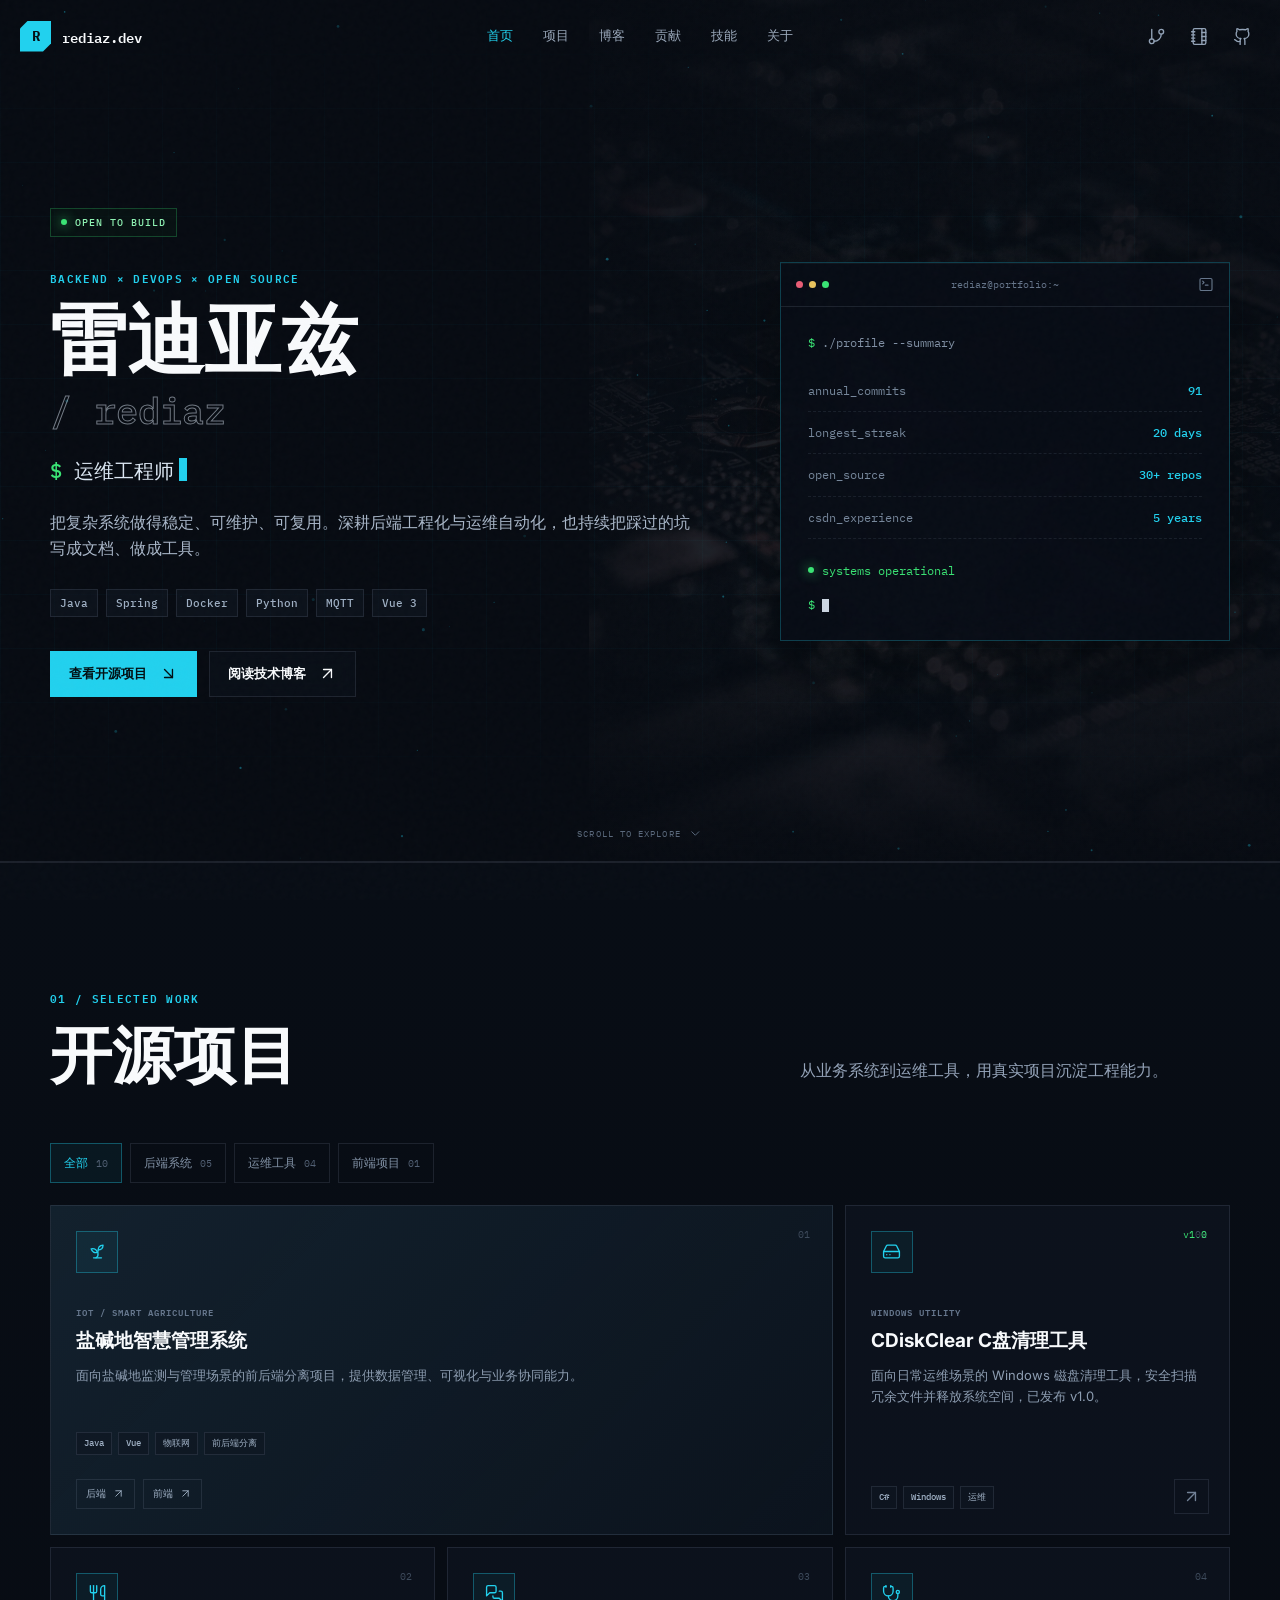
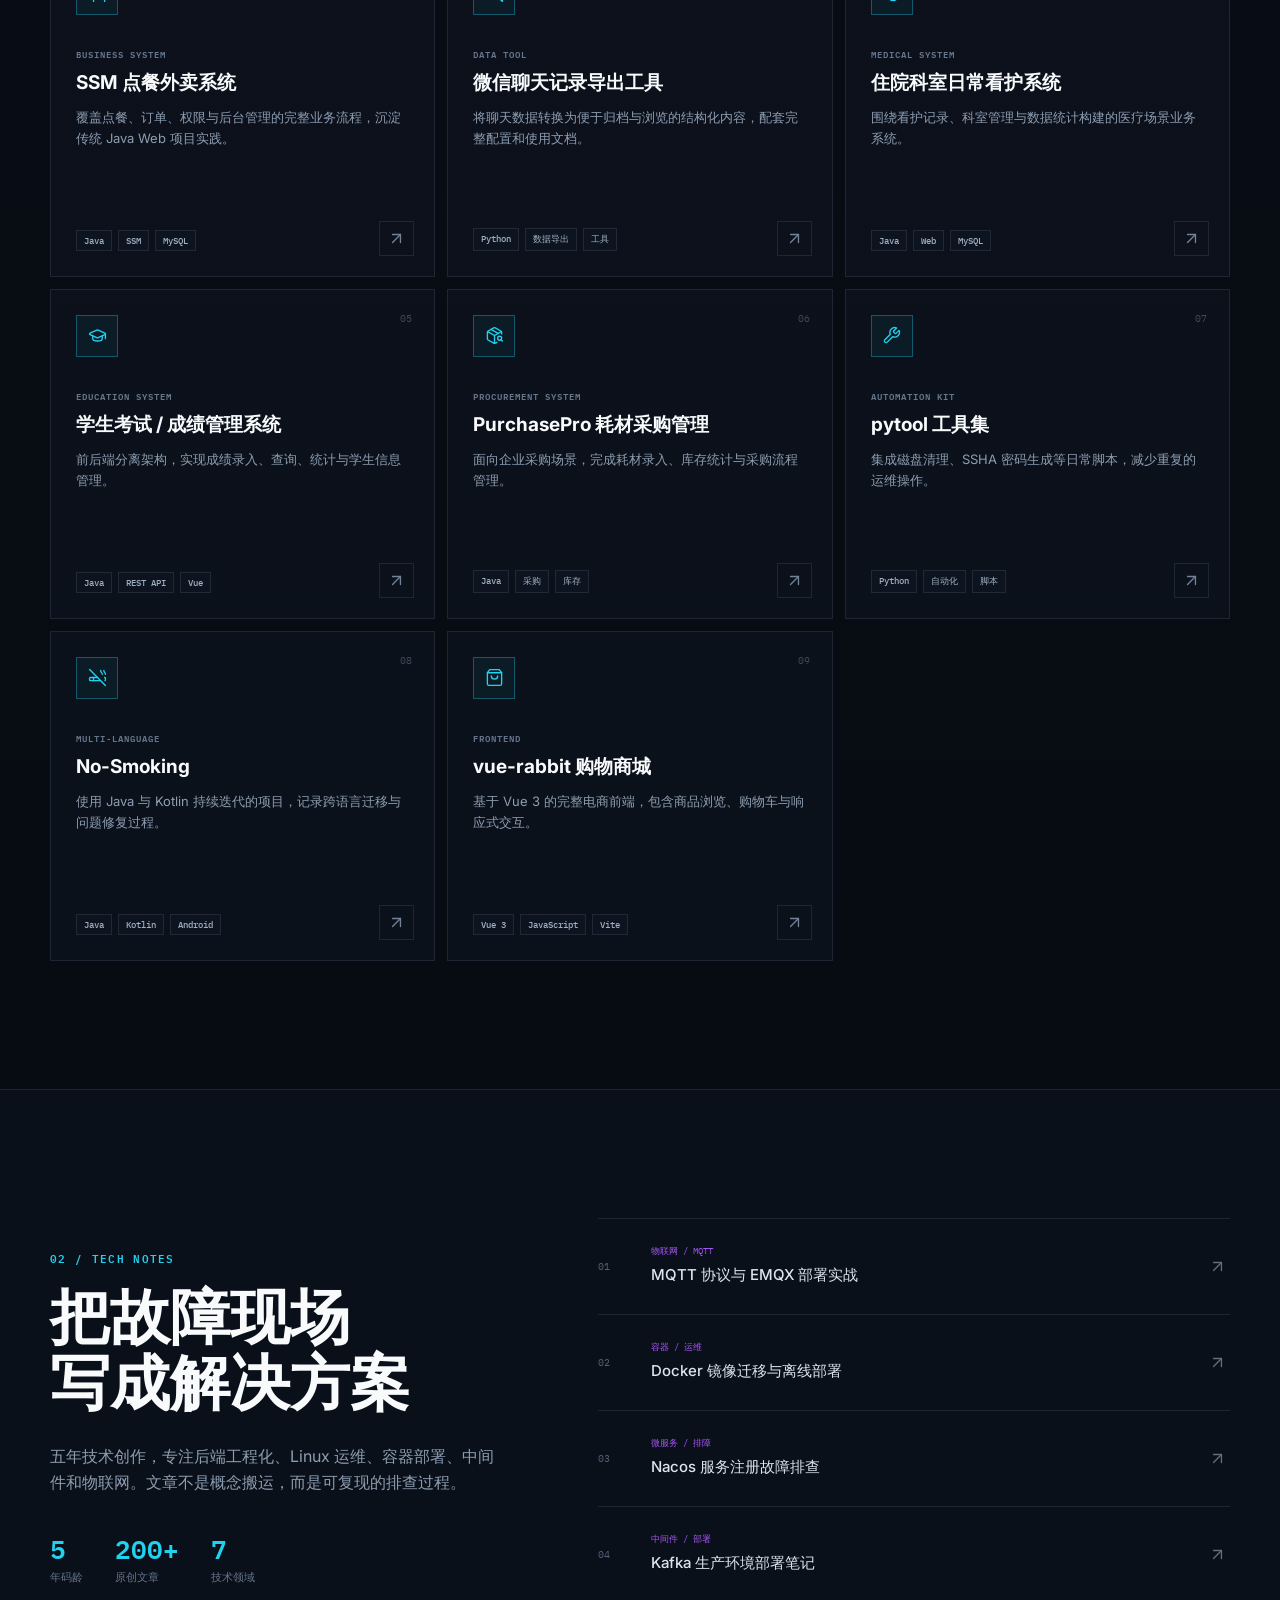
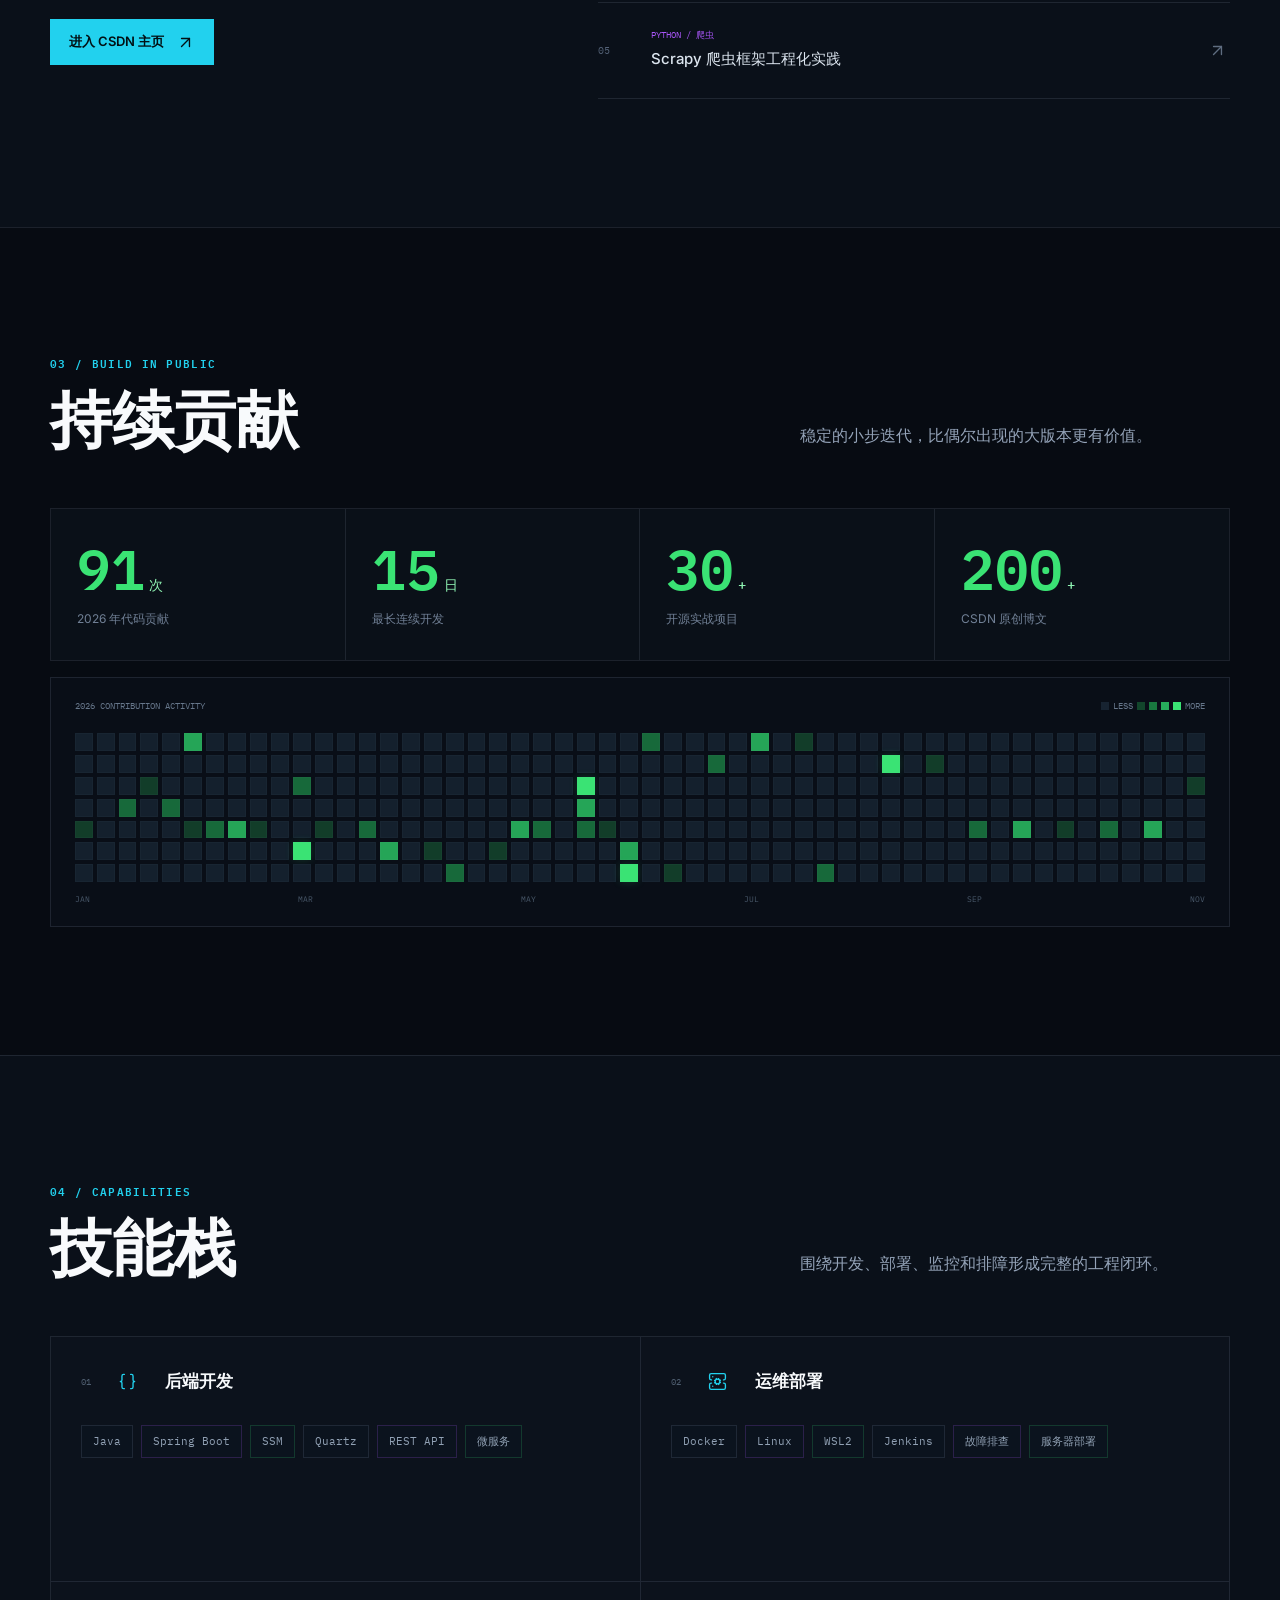
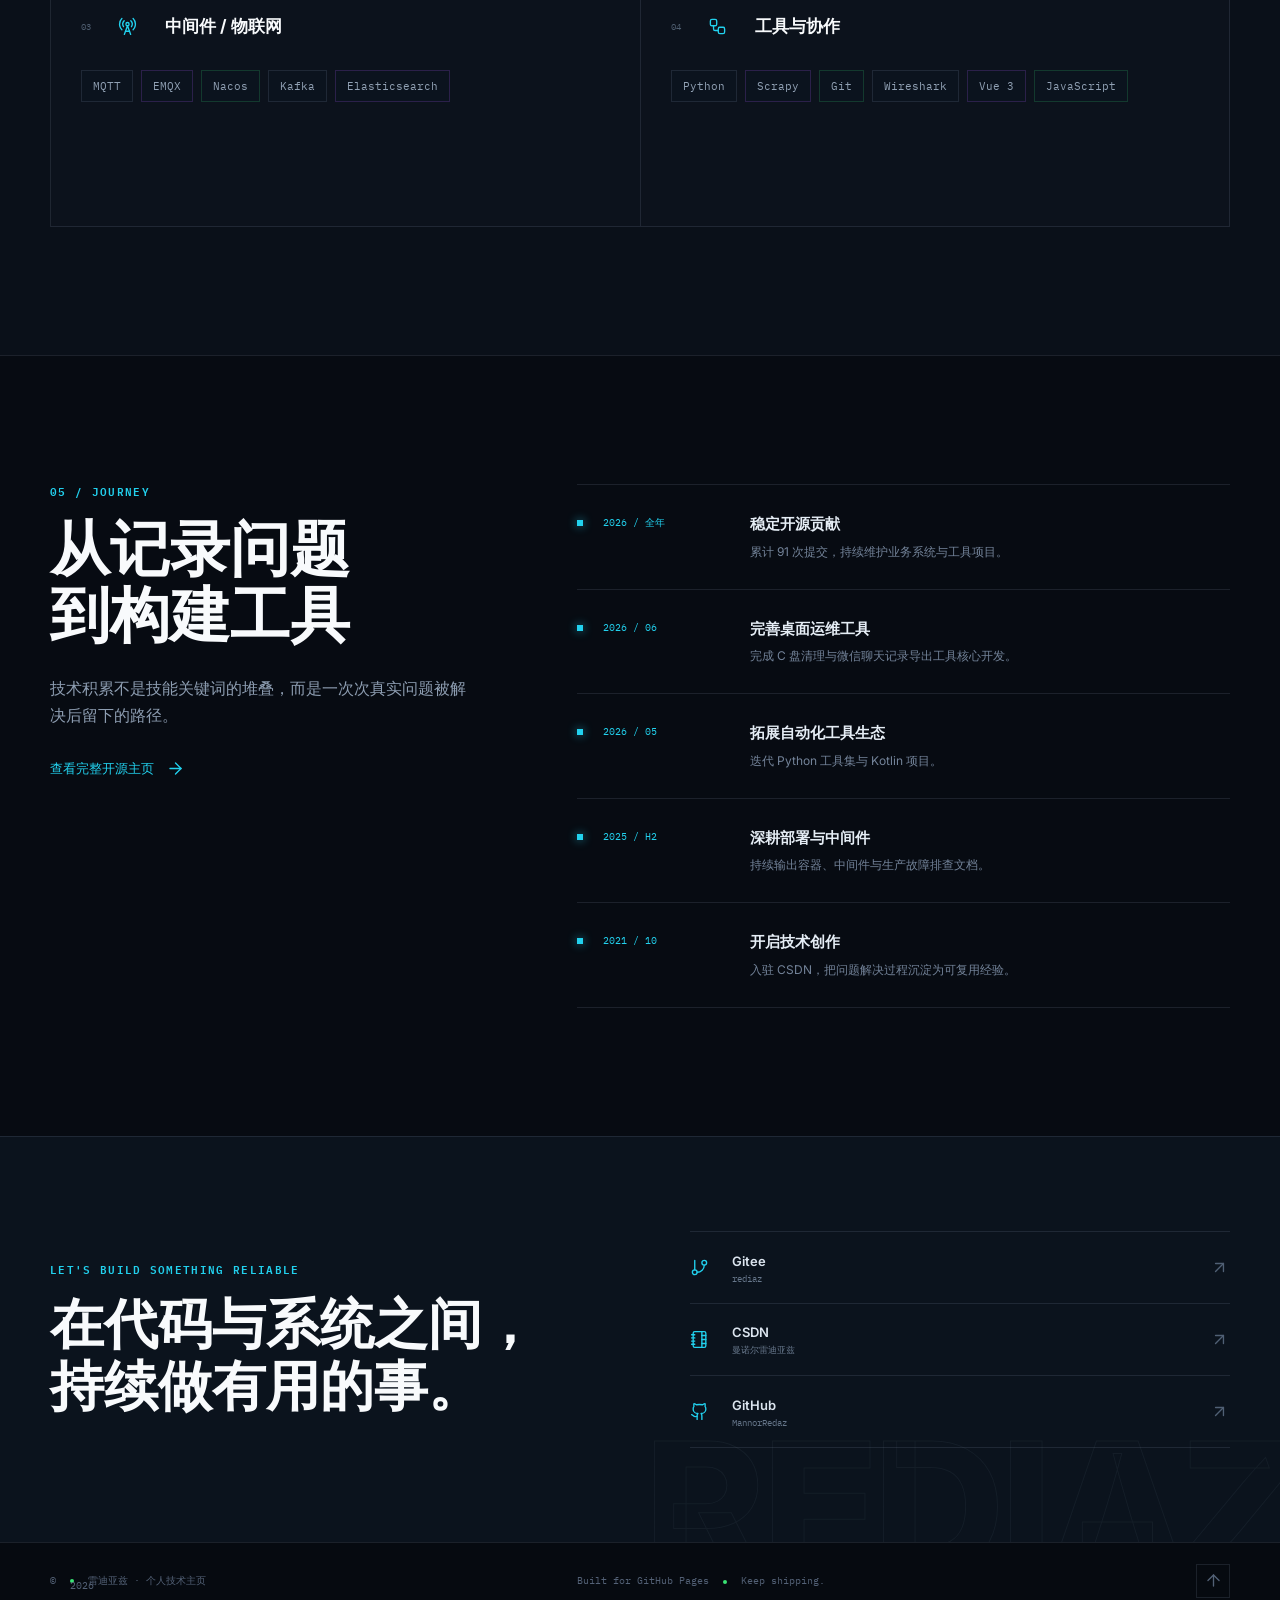
==== index.html @ 9b63a551 "feat(homepage): 初始化个人技术主页项目 - 创建完整的 HTML 页面结构，包含头部导航、英雄区域和项目展示 - 实现响应式设计，支持桌面端和移动端导航切换 - 集成粒子动画效果和打字" ====
<!doctype html>
<html lang="zh-CN">
<head>
  <meta charset="UTF-8">
  <meta name="viewport" content="width=device-width, initial-scale=1.0">
  <meta name="description" content="雷迪亚兹的个人技术主页，专注后端工程化、运维自动化与开源工具开发。">
  <meta name="theme-color" content="#070b12">
  <title>雷迪亚兹 | 后端开发与运维工程师</title>
  <link rel="preconnect" href="https://fonts.googleapis.com">
  <link rel="preconnect" href="https://fonts.gstatic.com" crossorigin>
  <link href="https://fonts.googleapis.com/css2?family=IBM+Plex+Mono:wght@400;500;600&family=Inter:wght@400;500;600;700;800&display=swap" rel="stylesheet">
  <link rel="stylesheet" href="styles.css">
</head>
<body>
  <a class="skip-link" href="#main">跳到主要内容</a>
  <header class="site-header" id="top">
    <div class="nav-shell">
      <a class="brand" href="#home" aria-label="返回首页"><span class="brand-mark">R</span><span>rediaz.dev</span></a>
      <nav class="desktop-nav" aria-label="主导航">
        <a href="#home">首页</a><a href="#projects">项目</a><a href="#writing">博客</a><a href="#contribution">贡献</a><a href="#skills">技能</a><a href="#about">关于</a>
      </nav>
      <div class="nav-actions">
        <a class="icon-link" href="https://gitee.com/rediaz" target="_blank" rel="noreferrer" aria-label="Gitee"><i data-lucide="git-branch"></i></a>
        <a class="icon-link" href="https://blog.csdn.net/m0_63144319" target="_blank" rel="noreferrer" aria-label="CSDN"><i data-lucide="notebook-tabs"></i></a>
        <a class="icon-link" href="https://github.com/MannorRedaz" target="_blank" rel="noreferrer" aria-label="GitHub"><i data-lucide="github"></i></a>
        <button class="menu-button" type="button" aria-label="打开导航菜单" aria-expanded="false"><i data-lucide="menu"></i></button>
      </div>
    </div>
    <nav class="mobile-nav" aria-label="移动端导航"><a href="#home">首页</a><a href="#projects">开源项目</a><a href="#writing">技术博客</a><a href="#contribution">贡献履历</a><a href="#skills">技能栈</a><a href="#about">关于我</a></nav>
  </header>

  <main id="main">
    <section class="hero" id="home">
      <canvas id="particle-canvas" aria-hidden="true"></canvas>
      <div class="hero-photo" aria-hidden="true"></div>
      <div class="hero-overlay" aria-hidden="true"></div>
      <div class="container hero-grid">
        <div class="hero-copy reveal">
          <div class="availability"><span></span> OPEN TO BUILD</div>
          <p class="eyebrow">BACKEND × DEVOPS × OPEN SOURCE</p>
          <h1>雷迪亚兹 <span>/ rediaz</span></h1>
          <div class="role-line"><span class="prompt">$</span> <span id="typewriter">后端开发工程师</span><span class="caret" aria-hidden="true"></span></div>
          <p class="hero-intro">把复杂系统做得稳定、可维护、可复用。深耕后端工程化与运维自动化，也持续把踩过的坑写成文档、做成工具。</p>
          <div class="hero-tags" aria-label="核心技能"><span>Java</span><span>Spring</span><span>Docker</span><span>Python</span><span>MQTT</span><span>Vue 3</span></div>
          <div class="hero-actions">
            <a class="button button-primary" href="#projects">查看开源项目<i data-lucide="arrow-down-right"></i></a>
            <a class="button button-ghost" href="https://blog.csdn.net/m0_63144319" target="_blank" rel="noreferrer">阅读技术博客<i data-lucide="arrow-up-right"></i></a>
          </div>
        </div>

        <aside class="terminal reveal" aria-label="个人贡献概览">
          <div class="terminal-bar"><span class="terminal-dots"><b></b><b></b><b></b></span><span>rediaz@portfolio:~</span><i data-lucide="square-terminal"></i></div>
          <div class="terminal-body">
            <p><span class="cmd">$</span> ./profile --summary</p>
            <div class="terminal-row"><span>annual_commits</span><strong>91</strong></div>
            <div class="terminal-row"><span>longest_streak</span><strong>20 days</strong></div>
            <div class="terminal-row"><span>open_source</span><strong>30+ repos</strong></div>
            <div class="terminal-row"><span>csdn_experience</span><strong>5 years</strong></div>
            <p class="terminal-status"><span></span> systems operational</p>
            <p class="terminal-cursor"><span class="cmd">$</span> <i></i></p>
          </div>
        </aside>
      </div>
      <a class="scroll-hint" href="#projects"><span>SCROLL TO EXPLORE</span><i data-lucide="chevron-down"></i></a>
    </section>

    <section class="section projects-section" id="projects">
      <div class="container">
        <div class="section-heading reveal"><div><p class="eyebrow">01 / SELECTED WORK</p><h2>开源项目</h2></div><p>从业务系统到运维工具，用真实项目沉淀工程能力。</p></div>
        <div class="project-filters reveal" role="group" aria-label="项目分类">
          <button class="filter active" type="button" data-filter="all">全部 <span>10</span></button>
          <button class="filter" type="button" data-filter="backend">后端系统 <span>05</span></button>
          <button class="filter" type="button" data-filter="tools">运维工具 <span>04</span></button>
          <button class="filter" type="button" data-filter="frontend">前端项目 <span>01</span></button>
        </div>
        <div class="project-grid">
          <article class="project-card featured project-saline reveal" data-category="backend">
            <div class="project-index">01</div><div class="project-icon"><i data-lucide="sprout"></i></div><p class="project-kind">IOT / SMART AGRICULTURE</p><h3>盐碱地智慧管理系统</h3><p>面向盐碱地监测与管理场景的前后端分离项目，提供数据管理、可视化与业务协同能力。</p><div class="tags"><span>Java</span><span>Vue</span><span>物联网</span><span>前后端分离</span></div><div class="project-repos"><a href="https://gitee.com/rediaz/saline-alkali-land-smart" target="_blank" rel="noreferrer">后端 <i data-lucide="arrow-up-right"></i></a><a href="https://gitee.com/rediaz/saline-alkali-land-smart-ui" target="_blank" rel="noreferrer">前端 <i data-lucide="arrow-up-right"></i></a></div>
          </article>
          <article class="project-card reveal" data-category="tools" data-version="v1.0">
            <div class="project-index">02</div><div class="project-icon"><i data-lucide="hard-drive"></i></div><p class="project-kind">WINDOWS UTILITY</p><h3>CDiskClear C盘清理工具</h3><p>面向日常运维场景的 Windows 磁盘清理工具，安全扫描冗余文件并释放系统空间，已发布 v1.0。</p><div class="tags"><span>C#</span><span>Windows</span><span>运维</span></div><a href="https://gitee.com/rediaz/cdisk-clear" target="_blank" rel="noreferrer" aria-label="在 Gitee 查看 CDiskClear"><i data-lucide="arrow-up-right"></i></a>
          </article>
          <article class="project-card reveal" data-category="backend"><div class="project-index">02</div><div class="project-icon"><i data-lucide="utensils"></i></div><p class="project-kind">BUSINESS SYSTEM</p><h3>SSM 点餐外卖系统</h3><p>覆盖点餐、订单、权限与后台管理的完整业务流程，沉淀传统 Java Web 项目实践。</p><div class="tags"><span>Java</span><span>SSM</span><span>MySQL</span></div><a href="https://gitee.com/rediaz/RegisTakeout" target="_blank" rel="noreferrer" aria-label="在 Gitee 查看项目"><i data-lucide="arrow-up-right"></i></a></article>
          <article class="project-card reveal" data-category="tools"><div class="project-index">03</div><div class="project-icon"><i data-lucide="messages-square"></i></div><p class="project-kind">DATA TOOL</p><h3>微信聊天记录导出工具</h3><p>将聊天数据转换为便于归档与浏览的结构化内容，配套完整配置和使用文档。</p><div class="tags"><span>Python</span><span>数据导出</span><span>工具</span></div><a href="https://gitee.com/rediaz/export-wechat-chat-records" target="_blank" rel="noreferrer" aria-label="在 Gitee 查看项目"><i data-lucide="arrow-up-right"></i></a></article>
          <article class="project-card reveal" data-category="backend"><div class="project-index">04</div><div class="project-icon"><i data-lucide="stethoscope"></i></div><p class="project-kind">MEDICAL SYSTEM</p><h3>住院科室日常看护系统</h3><p>围绕看护记录、科室管理与数据统计构建的医疗场景业务系统。</p><div class="tags"><span>Java</span><span>Web</span><span>MySQL</span></div><a href="https://gitee.com/rediaz/dailycaresoid" target="_blank" rel="noreferrer" aria-label="在 Gitee 查看项目"><i data-lucide="arrow-up-right"></i></a></article>
          <article class="project-card reveal" data-category="backend"><div class="project-index">05</div><div class="project-icon"><i data-lucide="graduation-cap"></i></div><p class="project-kind">EDUCATION SYSTEM</p><h3>学生考试 / 成绩管理系统</h3><p>前后端分离架构，实现成绩录入、查询、统计与学生信息管理。</p><div class="tags"><span>Java</span><span>REST API</span><span>Vue</span></div><a href="https://gitee.com/rediaz/student-exam-system" target="_blank" rel="noreferrer" aria-label="在 Gitee 查看项目"><i data-lucide="arrow-up-right"></i></a></article>
          <article class="project-card reveal" data-category="backend"><div class="project-index">06</div><div class="project-icon"><i data-lucide="package-search"></i></div><p class="project-kind">PROCUREMENT SYSTEM</p><h3>PurchasePro 耗材采购管理</h3><p>面向企业采购场景，完成耗材录入、库存统计与采购流程管理。</p><div class="tags"><span>Java</span><span>采购</span><span>库存</span></div><a href="https://gitee.com/rediaz/purchase-pro-main" target="_blank" rel="noreferrer" aria-label="在 Gitee 查看项目"><i data-lucide="arrow-up-right"></i></a></article>
          <article class="project-card reveal" data-category="tools"><div class="project-index">07</div><div class="project-icon"><i data-lucide="wrench"></i></div><p class="project-kind">AUTOMATION KIT</p><h3>pytool 工具集</h3><p>集成磁盘清理、SSHA 密码生成等日常脚本，减少重复的运维操作。</p><div class="tags"><span>Python</span><span>自动化</span><span>脚本</span></div><a href="https://gitee.com/rediaz/pytool" target="_blank" rel="noreferrer" aria-label="在 Gitee 查看项目"><i data-lucide="arrow-up-right"></i></a></article>
          <article class="project-card reveal" data-category="tools"><div class="project-index">08</div><div class="project-icon"><i data-lucide="cigarette-off"></i></div><p class="project-kind">MULTI-LANGUAGE</p><h3>No-Smoking</h3><p>使用 Java 与 Kotlin 持续迭代的项目，记录跨语言迁移与问题修复过程。</p><div class="tags"><span>Java</span><span>Kotlin</span><span>Android</span></div><a href="https://gitee.com/rediaz/no-smoking" target="_blank" rel="noreferrer" aria-label="在 Gitee 查看项目"><i data-lucide="arrow-up-right"></i></a></article>
          <article class="project-card reveal" data-category="frontend"><div class="project-index">09</div><div class="project-icon"><i data-lucide="shopping-bag"></i></div><p class="project-kind">FRONTEND</p><h3>vue-rabbit 购物商城</h3><p>基于 Vue 3 的完整电商前端，包含商品浏览、购物车与响应式交互。</p><div class="tags"><span>Vue 3</span><span>JavaScript</span><span>Vite</span></div><a href="https://gitee.com/rediaz/vue-rabbit" target="_blank" rel="noreferrer" aria-label="在 Gitee 查看项目"><i data-lucide="arrow-up-right"></i></a></article>
        </div>
      </div>
    </section>

    <section class="section writing-section" id="writing">
      <div class="container writing-grid">
        <div class="writing-intro reveal"><p class="eyebrow">02 / TECH NOTES</p><h2>把故障现场<br>写成解决方案</h2><p>五年技术创作，专注后端工程化、Linux 运维、容器部署、中间件和物联网。文章不是概念搬运，而是可复现的排查过程。</p><div class="writing-meta"><div><strong>5</strong><span>年码龄</span></div><div><strong>200+</strong><span>原创文章</span></div><div><strong>7</strong><span>技术领域</span></div></div><a class="button button-primary" href="https://blog.csdn.net/m0_63144319" target="_blank" rel="noreferrer">进入 CSDN 主页<i data-lucide="arrow-up-right"></i></a></div>
        <div class="article-list reveal">
          <a href="https://blog.csdn.net/m0_63144319" target="_blank" rel="noreferrer"><span>01</span><div><p>物联网 / MQTT</p><h3>MQTT 协议与 EMQX 部署实战</h3></div><i data-lucide="arrow-up-right"></i></a>
          <a href="https://blog.csdn.net/m0_63144319" target="_blank" rel="noreferrer"><span>02</span><div><p>容器 / 运维</p><h3>Docker 镜像迁移与离线部署</h3></div><i data-lucide="arrow-up-right"></i></a>
          <a href="https://blog.csdn.net/m0_63144319" target="_blank" rel="noreferrer"><span>03</span><div><p>微服务 / 排障</p><h3>Nacos 服务注册故障排查</h3></div><i data-lucide="arrow-up-right"></i></a>
          <a href="https://blog.csdn.net/m0_63144319" target="_blank" rel="noreferrer"><span>04</span><div><p>中间件 / 部署</p><h3>Kafka 生产环境部署笔记</h3></div><i data-lucide="arrow-up-right"></i></a>
          <a href="https://blog.csdn.net/m0_63144319" target="_blank" rel="noreferrer"><span>05</span><div><p>Python / 爬虫</p><h3>Scrapy 爬虫框架工程化实践</h3></div><i data-lucide="arrow-up-right"></i></a>
        </div>
      </div>
    </section>

    <section class="section contribution-section" id="contribution">
      <div class="container"><div class="section-heading reveal"><div><p class="eyebrow">03 / BUILD IN PUBLIC</p><h2>持续贡献</h2></div><p>稳定的小步迭代，比偶尔出现的大版本更有价值。</p></div>
        <div class="stats-grid reveal"><div><span class="stat-number" data-count="91">0</span><span class="stat-unit">次</span><p>2026 年代码贡献</p></div><div><span class="stat-number" data-count="15">0</span><span class="stat-unit">日</span><p>最长连续开发</p></div><div><span class="stat-number" data-count="30">0</span><span class="stat-unit">+</span><p>开源实战项目</p></div><div><span class="stat-number" data-count="200">0</span><span class="stat-unit">+</span><p>CSDN 原创博文</p></div></div>
        <div class="contribution-board reveal"><div class="board-head"><span>2026 contribution activity</span><span><i></i> less <b></b><b></b><b></b><b></b> more</span></div><div class="heatmap" id="heatmap" aria-label="2026 年贡献热力图"></div><div class="board-foot"><span>JAN</span><span>MAR</span><span>MAY</span><span>JUL</span><span>SEP</span><span>NOV</span></div></div>
      </div>
    </section>

    <section class="section skills-section" id="skills">
      <div class="container"><div class="section-heading reveal"><div><p class="eyebrow">04 / CAPABILITIES</p><h2>技能栈</h2></div><p>围绕开发、部署、监控和排障形成完整的工程闭环。</p></div>
        <div class="skills-grid">
          <article class="skill-group reveal"><div class="skill-title"><span>01</span><i data-lucide="braces"></i><h3>后端开发</h3></div><div class="skill-cloud"><span>Java</span><span>Spring Boot</span><span>SSM</span><span>Quartz</span><span>REST API</span><span>微服务</span></div></article>
          <article class="skill-group reveal"><div class="skill-title"><span>02</span><i data-lucide="server-cog"></i><h3>运维部署</h3></div><div class="skill-cloud"><span>Docker</span><span>Linux</span><span>WSL2</span><span>Jenkins</span><span>故障排查</span><span>服务器部署</span></div></article>
          <article class="skill-group reveal"><div class="skill-title"><span>03</span><i data-lucide="radio-tower"></i><h3>中间件 / 物联网</h3></div><div class="skill-cloud"><span>MQTT</span><span>EMQX</span><span>Nacos</span><span>Kafka</span><span>Elasticsearch</span></div></article>
          <article class="skill-group reveal"><div class="skill-title"><span>04</span><i data-lucide="workflow"></i><h3>工具与协作</h3></div><div class="skill-cloud"><span>Python</span><span>Scrapy</span><span>Git</span><span>Wireshark</span><span>Vue 3</span><span>JavaScript</span></div></article>
        </div>
      </div>
    </section>

    <section class="section timeline-section" id="about">
      <div class="container timeline-grid"><div class="timeline-intro reveal"><p class="eyebrow">05 / JOURNEY</p><h2>从记录问题<br>到构建工具</h2><p>技术积累不是技能关键词的堆叠，而是一次次真实问题被解决后留下的路径。</p><a class="text-link" href="https://gitee.com/rediaz" target="_blank" rel="noreferrer">查看完整开源主页<i data-lucide="arrow-right"></i></a></div>
        <ol class="timeline reveal"><li><time>2026 / 全年</time><div><h3>稳定开源贡献</h3><p>累计 91 次提交，持续维护业务系统与工具项目。</p></div></li><li><time>2026 / 06</time><div><h3>完善桌面运维工具</h3><p>完成 C 盘清理与微信聊天记录导出工具核心开发。</p></div></li><li><time>2026 / 05</time><div><h3>拓展自动化工具生态</h3><p>迭代 Python 工具集与 Kotlin 项目。</p></div></li><li><time>2025 / H2</time><div><h3>深耕部署与中间件</h3><p>持续输出容器、中间件与生产故障排查文档。</p></div></li><li><time>2021 / 10</time><div><h3>开启技术创作</h3><p>入驻 CSDN，把问题解决过程沉淀为可复用经验。</p></div></li></ol></div>
    </section>

    <section class="contact-strip"><div class="container reveal"><div><p class="eyebrow">LET'S BUILD SOMETHING RELIABLE</p><h2>在代码与系统之间，<br>持续做有用的事。</h2></div><div class="contact-links"><a href="https://gitee.com/rediaz" target="_blank" rel="noreferrer"><i data-lucide="git-branch"></i><span>Gitee<small>rediaz</small></span><i data-lucide="arrow-up-right"></i></a><a href="https://blog.csdn.net/m0_63144319" target="_blank" rel="noreferrer"><i data-lucide="notebook-tabs"></i><span>CSDN<small>曼诺尔雷迪亚兹</small></span><i data-lucide="arrow-up-right"></i></a><a href="https://github.com/MannorRedaz" target="_blank" rel="noreferrer"><i data-lucide="github"></i><span>GitHub<small>MannorRedaz</small></span><i data-lucide="arrow-up-right"></i></a></div></div></section>
  </main>

  <footer><div class="container"><p>© <span id="year"></span> 雷迪亚兹 · 个人技术主页</p><p>Built for GitHub Pages <span></span> Keep shipping.</p><a href="#top" aria-label="返回顶部"><i data-lucide="arrow-up"></i></a></div></footer>
  <script src="assets/lucide.min.js"></script>
  <script src="script.js"></script>
</body>
</html>
---- styles.css ----
:root {
  --bg: #070b12;
  --bg-soft: #0b111b;
  --surface: rgba(15, 23, 34, .76);
  --surface-solid: #0f1722;
  --line: rgba(148, 163, 184, .15);
  --line-bright: rgba(34, 209, 238, .34);
  --cyan: #22d1ee;
  --green: #3ae374;
  --purple: #a855f7;
  --white: #f8fafc;
  --text: #cbd5e1;
  --muted: #718096;
  --mono: "IBM Plex Mono", Consolas, monospace;
  --sans: Inter, "Microsoft YaHei", sans-serif;
  --max: 1180px;
}

* { box-sizing: border-box; }
html { scroll-behavior: smooth; scroll-padding-top: 84px; }
body { margin: 0; background: var(--bg); color: var(--text); font-family: var(--sans); line-height: 1.65; overflow-x: hidden; }
body::before { content: ""; position: fixed; inset: 0; pointer-events: none; z-index: 20; opacity: .15; background-image: url("data:image/svg+xml,%3Csvg viewBox='0 0 180 180' xmlns='http://www.w3.org/2000/svg'%3E%3Cfilter id='n'%3E%3CfeTurbulence type='fractalNoise' baseFrequency='.9' numOctaves='3' stitchTiles='stitch'/%3E%3C/filter%3E%3Crect width='100%25' height='100%25' filter='url(%23n)' opacity='.12'/%3E%3C/svg%3E"); }
a { color: inherit; text-decoration: none; }
button { font: inherit; }
svg { width: 19px; height: 19px; stroke-width: 1.7; }
.container { width: min(var(--max), calc(100% - 48px)); margin-inline: auto; }
.skip-link { position: fixed; left: 16px; top: -60px; z-index: 999; padding: 10px 14px; background: var(--cyan); color: #041016; border-radius: 4px; }
.skip-link:focus { top: 16px; }
.eyebrow { margin: 0 0 18px; color: var(--cyan); font: 600 11px/1.2 var(--mono); letter-spacing: .12em; }
.section { padding: 128px 0; border-top: 1px solid var(--line); position: relative; }
.section h2 { color: var(--white); font-size: clamp(36px, 5vw, 62px); line-height: 1.08; margin: 0; letter-spacing: 0; }
.section-heading { display: flex; align-items: end; justify-content: space-between; gap: 48px; margin-bottom: 54px; }
.section-heading > p { width: min(430px, 100%); margin: 0 0 6px; color: #94a3b8; }

.site-header { position: fixed; z-index: 100; top: 0; left: 0; width: 100%; border-bottom: 1px solid transparent; transition: .3s ease; }
.site-header.scrolled { background: rgba(7, 11, 18, .84); backdrop-filter: blur(18px); border-color: var(--line); }
.nav-shell { height: 72px; width: min(1280px, calc(100% - 40px)); margin: auto; display: flex; align-items: center; justify-content: space-between; }
.brand { display: flex; align-items: center; gap: 11px; color: var(--white); font: 600 14px var(--mono); }
.brand-mark { display: grid; place-items: center; width: 31px; height: 31px; color: #051016; background: var(--cyan); font-weight: 800; clip-path: polygon(8px 0, 100% 0, 100% calc(100% - 8px), calc(100% - 8px) 100%, 0 100%, 0 8px); }
.desktop-nav { display: flex; gap: 30px; }
.desktop-nav a { color: #9aa8ba; font-size: 13px; transition: .25s; }
.desktop-nav a:hover, .desktop-nav a.active { color: var(--cyan); }
.nav-actions { display: flex; align-items: center; gap: 7px; }
.icon-link, .menu-button { display: grid; place-items: center; width: 36px; height: 36px; color: #93a3b7; border: 1px solid transparent; background: transparent; cursor: pointer; transition: .25s; }
.icon-link:hover, .menu-button:hover { color: var(--cyan); border-color: var(--line-bright); background: rgba(34, 209, 238, .06); }
.menu-button { display: none; }
.mobile-nav { display: none; }

.hero { min-height: calc(100svh - 38px); display: grid; place-items: center; position: relative; isolation: isolate; overflow: hidden; padding: 112px 0 70px; border-bottom: 1px solid var(--line); }
#particle-canvas { position: absolute; inset: 0; width: 100%; height: 100%; z-index: -1; opacity: .72; }
.hero-photo { position: absolute; inset: 0 0 0 46%; z-index: -3; background: url("assets/circuit-board.jpg") center / cover no-repeat; opacity: .42; filter: saturate(.65) contrast(1.15); }
.hero-overlay { position: absolute; inset: 0; z-index: -2; background: linear-gradient(90deg, var(--bg) 0%, var(--bg) 35%, rgba(7,11,18,.65) 66%, rgba(7,11,18,.84) 100%), linear-gradient(0deg, var(--bg) 0%, transparent 28%, rgba(7,11,18,.52) 100%); }
.hero::before { content: ""; position: absolute; z-index: -1; inset: 0; background-image: linear-gradient(rgba(34,209,238,.026) 1px, transparent 1px), linear-gradient(90deg, rgba(34,209,238,.026) 1px, transparent 1px); background-size: 54px 54px; mask-image: linear-gradient(to bottom, transparent, #000 20%, #000 75%, transparent); }
.hero-grid { display: grid; grid-template-columns: 1.18fr .82fr; align-items: center; gap: 82px; }
.availability { display: inline-flex; align-items: center; gap: 8px; margin-bottom: 34px; padding: 7px 10px; border: 1px solid rgba(58,227,116,.25); color: #8ff2b3; font: 500 10px var(--mono); letter-spacing: .1em; background: rgba(8,25,18,.45); }
.availability span, .terminal-status span { width: 6px; height: 6px; border-radius: 50%; background: var(--green); box-shadow: 0 0 12px var(--green); }
.hero h1 { margin: 0; color: var(--white); font-size: clamp(46px, 6vw, 84px); line-height: 1; letter-spacing: 0; }
.hero h1 span { display: block; margin-top: 13px; color: transparent; -webkit-text-stroke: 1px rgba(203,213,225,.55); font-size: .48em; font-family: var(--mono); font-weight: 500; }
.role-line { min-height: 30px; margin: 28px 0 22px; color: #dce7f3; font: 500 clamp(15px, 1.8vw, 20px) var(--mono); }
.prompt, .cmd { color: var(--green); }
.caret { display: inline-block; width: 8px; height: 1.15em; margin-left: 5px; vertical-align: -.18em; background: var(--cyan); animation: blink 1s steps(1) infinite; }
@keyframes blink { 50% { opacity: 0; } }
.hero-intro { max-width: 650px; margin: 0; color: #aab8ca; font-size: 16px; }
.hero-tags { display: flex; flex-wrap: wrap; gap: 8px; margin-top: 27px; }
.hero-tags span, .tags span { border: 1px solid var(--line); background: rgba(15,23,34,.64); font: 500 11px var(--mono); color: #9fb0c4; padding: 6px 9px; }
.hero-actions { display: flex; flex-wrap: wrap; gap: 12px; margin-top: 34px; }
.button { min-height: 46px; display: inline-flex; align-items: center; justify-content: center; gap: 12px; padding: 0 18px; border: 1px solid var(--line); font: 600 13px var(--sans); transition: .25s ease; }
.button-primary { color: #021014; background: var(--cyan); border-color: var(--cyan); }
.button-primary:hover { background: #7de9f8; border-color: #7de9f8; transform: translateY(-2px); box-shadow: 0 10px 34px rgba(34,209,238,.18); }
.button-ghost { color: var(--white); background: rgba(12,18,28,.62); backdrop-filter: blur(8px); }
.button-ghost:hover { color: var(--cyan); border-color: var(--line-bright); transform: translateY(-2px); }
.terminal { border: 1px solid rgba(34,209,238,.25); background: rgba(8,13,22,.84); backdrop-filter: blur(15px); box-shadow: 0 20px 60px rgba(0,0,0,.35), inset 0 1px rgba(255,255,255,.035); transform: perspective(900px) rotateY(-3deg); }
.terminal-bar { height: 44px; display: grid; grid-template-columns: 1fr auto 1fr; align-items: center; padding: 0 15px; border-bottom: 1px solid var(--line); color: #65758a; font: 10px var(--mono); }
.terminal-bar > svg { justify-self: end; width: 16px; }
.terminal-dots { display: flex; gap: 6px; }
.terminal-dots b { width: 7px; height: 7px; border-radius: 50%; background: #334155; }
.terminal-dots b:first-child { background: #e85d75; }.terminal-dots b:nth-child(2) { background: #e8c35d; }.terminal-dots b:last-child { background: var(--green); }
.terminal-body { padding: 26px 27px; font: 12px/1.6 var(--mono); }
.terminal-body > p { margin: 0 0 18px; color: #8090a4; }
.terminal-row { display: flex; justify-content: space-between; padding: 11px 0; border-bottom: 1px dashed rgba(148,163,184,.12); color: #76879b; }
.terminal-row strong { color: var(--cyan); font-weight: 500; }
.terminal-body .terminal-status { margin: 22px 0 15px; display: flex; align-items: center; gap: 8px; color: var(--green); }
.terminal-body .terminal-cursor { margin: 0; }
.terminal-cursor i { display: inline-block; width: 7px; height: 13px; background: var(--text); animation: blink 1s steps(1) infinite; vertical-align: middle; }
.scroll-hint { position: absolute; left: 50%; bottom: 18px; transform: translateX(-50%); display: flex; align-items: center; gap: 8px; color: #59687b; font: 9px var(--mono); letter-spacing: .12em; }
.scroll-hint svg { width: 14px; animation: nudge 1.8s ease-in-out infinite; }
@keyframes nudge { 50% { transform: translateY(4px); } }

.projects-section { background: linear-gradient(180deg, #080d15, var(--bg)); }
.project-filters { display: flex; gap: 8px; margin-bottom: 22px; overflow-x: auto; scrollbar-width: none; }
.filter { flex: none; border: 1px solid var(--line); background: transparent; color: #8292a6; padding: 9px 13px; cursor: pointer; font-size: 12px; transition: .25s; }
.filter span { margin-left: 5px; color: #526074; font: 10px var(--mono); }
.filter:hover, .filter.active { color: var(--cyan); border-color: var(--line-bright); background: rgba(34,209,238,.055); }
.project-grid { display: grid; grid-template-columns: repeat(3, 1fr); gap: 12px; }
.project-card { min-height: 330px; display: flex; flex-direction: column; position: relative; overflow: hidden; padding: 25px; background: rgba(15,23,34,.56); border: 1px solid var(--line); transition: .3s ease; }
.project-card::before { content: ""; position: absolute; inset: 0 auto auto 0; width: 0; height: 1px; background: var(--cyan); transition: width .35s ease; }
.project-card:hover { transform: translateY(-4px); border-color: rgba(34,209,238,.3); background: rgba(16,26,39,.8); box-shadow: 0 14px 40px rgba(0,0,0,.18); }
.project-card:hover::before { width: 100%; }
.project-card.hidden { display: none; }
.project-index { position: absolute; top: 22px; right: 22px; color: #3e4b5c; font: 10px var(--mono); }
.project-icon { width: 42px; height: 42px; display: grid; place-items: center; color: var(--cyan); border: 1px solid var(--line-bright); background: rgba(34,209,238,.055); margin-bottom: 31px; }
.project-kind { margin: 0 0 8px; color: #66778d; font: 600 9px var(--mono); letter-spacing: .11em; }
.project-card h3 { margin: 0 0 11px; color: var(--white); font-size: 19px; line-height: 1.35; }
.project-card > p:not(.project-kind) { margin: 0 0 22px; color: #8d9db1; font-size: 13px; }
.tags { display: flex; flex-wrap: wrap; gap: 6px; margin-top: auto; padding-right: 40px; }
.tags span { padding: 4px 7px; font-size: 9px; }
.project-card > a { width: 35px; height: 35px; display: grid; place-items: center; position: absolute; right: 20px; bottom: 20px; color: #738297; border: 1px solid var(--line); transition: .25s; }
.project-card > a:hover { color: #061016; border-color: var(--cyan); background: var(--cyan); }
.project-card.featured { grid-column: span 2; background: linear-gradient(135deg, rgba(19,34,47,.94), rgba(13,22,33,.7)); }
.project-card[data-version]::after { content: attr(data-version); position: absolute; right: 22px; top: 22px; color: var(--green); font: 10px var(--mono); }
.project-card.project-saline::after { display: none; }
.project-repos { display: flex; gap: 8px; margin-top: auto; }
.project-repos a { display: inline-flex; align-items: center; gap: 6px; padding: 7px 9px; color: #9fb0c4; border: 1px solid var(--line); font: 10px var(--mono); transition: .25s; }
.project-repos a:hover { color: #061016; border-color: var(--cyan); background: var(--cyan); }
.project-repos svg { width: 13px; height: 13px; }

.writing-section { background: #0a1019; }
.writing-grid { display: grid; grid-template-columns: .84fr 1.16fr; gap: 90px; align-items: center; }
.writing-intro h2, .timeline-intro h2 { margin: 0 0 28px; color: var(--white); font-size: clamp(38px, 5vw, 60px); line-height: 1.1; letter-spacing: 0; }
.writing-intro > p:not(.eyebrow), .timeline-intro > p:not(.eyebrow) { margin: 0; color: #8d9db1; }
.writing-meta { display: flex; gap: 32px; margin: 33px 0; }
.writing-meta div { display: flex; flex-direction: column; }
.writing-meta strong { color: var(--cyan); font: 600 26px var(--mono); }
.writing-meta span { color: #64748b; font-size: 11px; }
.article-list { border-top: 1px solid var(--line); }
.article-list a { min-height: 96px; display: grid; grid-template-columns: 35px 1fr 22px; align-items: center; gap: 18px; border-bottom: 1px solid var(--line); transition: .25s; }
.article-list > a > span { color: #536176; font: 10px var(--mono); }
.article-list p { margin: 0 0 5px; color: var(--purple); font: 9px var(--mono); text-transform: uppercase; }
.article-list h3 { margin: 0; color: #dce5ef; font-size: 15px; font-weight: 500; }
.article-list svg { color: #5f6d80; transition: .25s; }
.article-list a:hover { padding-left: 10px; background: rgba(168,85,247,.035); }
.article-list a:hover h3, .article-list a:hover svg { color: var(--cyan); }

.contribution-section { overflow: hidden; }
.stats-grid { display: grid; grid-template-columns: repeat(4, 1fr); border: 1px solid var(--line); }
.stats-grid > div { padding: 31px 26px; border-right: 1px solid var(--line); background: rgba(15,23,34,.4); }
.stats-grid > div:last-child { border-right: 0; }
.stat-number { color: var(--green); font: 600 clamp(38px, 5vw, 56px)/1 var(--mono); }
.stat-unit { color: #8ef2b2; font: 500 14px var(--mono); margin-left: 4px; }
.stats-grid p { margin: 12px 0 0; color: #718096; font-size: 12px; }
.contribution-board { margin-top: 16px; padding: 22px 24px; border: 1px solid var(--line); background: rgba(15,23,34,.32); overflow: hidden; }
.board-head { display: flex; justify-content: space-between; color: #66768a; font: 9px var(--mono); text-transform: uppercase; }
.board-head > span:last-child { display: flex; align-items: center; gap: 4px; }
.board-head i, .board-head b { width: 8px; height: 8px; background: #172331; display: inline-block; }
.board-head b:nth-of-type(1){background:#12462b}.board-head b:nth-of-type(2){background:#19783f}.board-head b:nth-of-type(3){background:#27ad5c}.board-head b:nth-of-type(4){background:var(--green)}
.heatmap { min-width: 800px; display: grid; grid-template-columns: repeat(52, 1fr); grid-template-rows: repeat(7, 1fr); grid-auto-flow: column; gap: 4px; margin: 22px 0 12px; }
.heatmap span { aspect-ratio: 1; background: #14202d; border: 1px solid rgba(148,163,184,.035); }
.heatmap .l1 { background: #123d29; }.heatmap .l2 { background: #17693a; }.heatmap .l3 { background: #25a557; }.heatmap .l4 { background: var(--green); box-shadow: 0 0 8px rgba(58,227,116,.18); }
.board-foot { min-width: 800px; display: flex; justify-content: space-between; color: #49586a; font: 8px var(--mono); }

.skills-section { background: #0a1019; }
.skills-grid { display: grid; grid-template-columns: 1fr 1fr; border-top: 1px solid var(--line); border-left: 1px solid var(--line); }
.skill-group { min-height: 245px; padding: 30px; border-right: 1px solid var(--line); border-bottom: 1px solid var(--line); background: rgba(14,22,33,.44); }
.skill-title { display: grid; grid-template-columns: 25px 35px 1fr; align-items: center; gap: 12px; margin-bottom: 30px; }
.skill-title > span { color: #4f5e70; font: 9px var(--mono); }
.skill-title svg { color: var(--cyan); }
.skill-title h3 { color: var(--white); font-size: 17px; margin: 0; }
.skill-cloud { display: flex; flex-wrap: wrap; gap: 8px; }
.skill-cloud span { padding: 8px 11px; color: #91a1b4; background: #0b131e; border: 1px solid var(--line); font: 11px var(--mono); transition: .25s; }
.skill-cloud span:nth-child(3n+2) { border-color: rgba(168,85,247,.2); }.skill-cloud span:nth-child(3n) { border-color: rgba(58,227,116,.18); }
.skill-cloud span:hover { color: var(--cyan); border-color: var(--line-bright); transform: translateY(-2px); }

.timeline-grid { display: grid; grid-template-columns: .78fr 1.22fr; gap: 110px; }
.text-link { display: inline-flex; align-items: center; gap: 12px; margin-top: 30px; color: var(--cyan); font-size: 13px; }
.text-link:hover svg { transform: translateX(4px); }.text-link svg { transition: .25s; }
.timeline { margin: 0; padding: 0; list-style: none; border-top: 1px solid var(--line); }
.timeline li { display: grid; grid-template-columns: 115px 1fr; gap: 32px; position: relative; padding: 27px 0 27px 26px; border-bottom: 1px solid var(--line); }
.timeline li::before { content: ""; position: absolute; left: 0; top: 35px; width: 6px; height: 6px; background: var(--cyan); box-shadow: 0 0 10px rgba(34,209,238,.7); }
.timeline time { color: var(--cyan); font: 10px var(--mono); padding-top: 4px; }
.timeline h3 { margin: 0 0 5px; color: #e5edf5; font-size: 15px; }
.timeline p { margin: 0; color: #738399; font-size: 12px; }

.contact-strip { padding: 94px 0; position: relative; overflow: hidden; background: #0b131d; border-top: 1px solid var(--line); }
.contact-strip::after { content: "REDIAZ"; position: absolute; right: -20px; bottom: -55px; color: transparent; -webkit-text-stroke: 1px rgba(148,163,184,.07); font-size: 180px; font-weight: 800; line-height: 1; pointer-events: none; }
.contact-strip .container { display: grid; grid-template-columns: 1fr 1fr; gap: 100px; align-items: center; position: relative; z-index: 1; }
.contact-strip h2 { margin: 0; color: var(--white); font-size: clamp(34px, 4.6vw, 54px); line-height: 1.15; }
.contact-links { border-top: 1px solid var(--line); }
.contact-links a { display: grid; grid-template-columns: 30px 1fr 20px; gap: 12px; align-items: center; min-height: 72px; border-bottom: 1px solid var(--line); color: #dce5ef; transition: .25s; }
.contact-links > a > svg:first-child { color: var(--cyan); }
.contact-links > a > svg:last-child { color: #506075; }
.contact-links a:hover { padding: 0 10px; color: var(--cyan); background: rgba(34,209,238,.035); }
.contact-links span { font-size: 13px; font-weight: 600; }
.contact-links small { display: block; color: #66768a; font: 9px var(--mono); font-weight: 400; }
footer { border-top: 1px solid var(--line); background: #060a10; }
footer .container { min-height: 76px; display: flex; align-items: center; justify-content: space-between; gap: 20px; color: #536176; font: 10px var(--mono); }
footer p { margin: 0; }footer p span { display: inline-block; width: 4px; height: 4px; margin: 0 8px; border-radius: 50%; background: var(--green); vertical-align: middle; }
footer a { width: 34px; height: 34px; display: grid; place-items: center; border: 1px solid var(--line); transition: .25s; }
footer a:hover { color: var(--cyan); border-color: var(--line-bright); }

.reveal { opacity: 0; transform: translateY(18px); transition: opacity .65s ease, transform .65s ease; }
.reveal.visible { opacity: 1; transform: none; }

@media (max-width: 980px) {
  .desktop-nav { display: none; }.menu-button { display: grid; }
  .mobile-nav { display: flex; max-height: 0; overflow: hidden; flex-direction: column; padding: 0 20px; background: rgba(7,11,18,.97); transition: max-height .3s ease, padding .3s ease; }
  .mobile-nav.open { max-height: 420px; padding: 14px 20px 24px; border-bottom: 1px solid var(--line); }
  .mobile-nav a { padding: 11px 0; border-bottom: 1px solid var(--line); font-size: 13px; }
  .hero-grid { grid-template-columns: 1fr; gap: 48px; padding-top: 30px; }.hero-photo { inset: 0 0 38% 30%; opacity: .25; }.terminal { max-width: 620px; width: 100%; transform: none; }
  .project-grid { grid-template-columns: 1fr 1fr; }.writing-grid, .timeline-grid, .contact-strip .container { grid-template-columns: 1fr; gap: 64px; }.writing-intro { max-width: 680px; }
  .contact-strip::after { font-size: 120px; }
}

@media (max-width: 700px) {
  .container { width: min(100% - 30px, var(--max)); }.nav-shell { width: calc(100% - 24px); }.brand > span:last-child { display: none; }.nav-actions .icon-link:nth-child(-n+2) { display: none; }
  .section { padding: 88px 0; }.section-heading { display: block; margin-bottom: 36px; }.section-heading > p { margin-top: 17px; }.section h2 { font-size: 39px; }
  .hero { min-height: auto; padding: 118px 0 74px; }.hero-grid { gap: 40px; }.hero h1 { font-size: 48px; }.hero h1 span { font-size: .44em; }.hero-intro { font-size: 14px; }.hero-actions { align-items: stretch; }.hero-actions .button { flex: 1; white-space: nowrap; padding-inline: 12px; }.scroll-hint { display: none; }
  .terminal-body { padding: 20px 18px; }.terminal-bar { grid-template-columns: 1fr auto; }.terminal-bar > span:nth-child(2) { display: none; }
  .project-grid { grid-template-columns: 1fr; }.project-card.featured { grid-column: auto; }.project-card { min-height: 300px; }.project-filters { width: calc(100vw - 15px); }
  .writing-grid { gap: 50px; }.writing-meta { gap: 22px; }.article-list a { grid-template-columns: 28px 1fr 18px; gap: 11px; }.article-list h3 { font-size: 13px; }
  .stats-grid { grid-template-columns: 1fr 1fr; }.stats-grid > div { border-bottom: 1px solid var(--line); }.stats-grid > div:nth-child(2) { border-right: 0; }.stats-grid > div:nth-child(n+3) { border-bottom: 0; }.stats-grid > div { padding: 24px 18px; }
  .contribution-board { overflow-x: auto; }.skills-grid { grid-template-columns: 1fr; }.skill-group { min-height: auto; padding: 24px; }
  .timeline-grid { gap: 48px; }.timeline li { grid-template-columns: 80px 1fr; gap: 18px; padding-left: 18px; }.contact-strip { padding: 78px 0; }.contact-strip .container { gap: 44px; }.contact-strip h2 { font-size: 35px; }
  footer .container { padding: 18px 0; flex-wrap: wrap; }footer p:nth-child(2) { order: 3; width: 100%; }
}

@media (prefers-reduced-motion: reduce) {
  html { scroll-behavior: auto; }*, *::before, *::after { animation-duration: .01ms !important; animation-iteration-count: 1 !important; transition-duration: .01ms !important; }.reveal { opacity: 1; transform: none; }
}
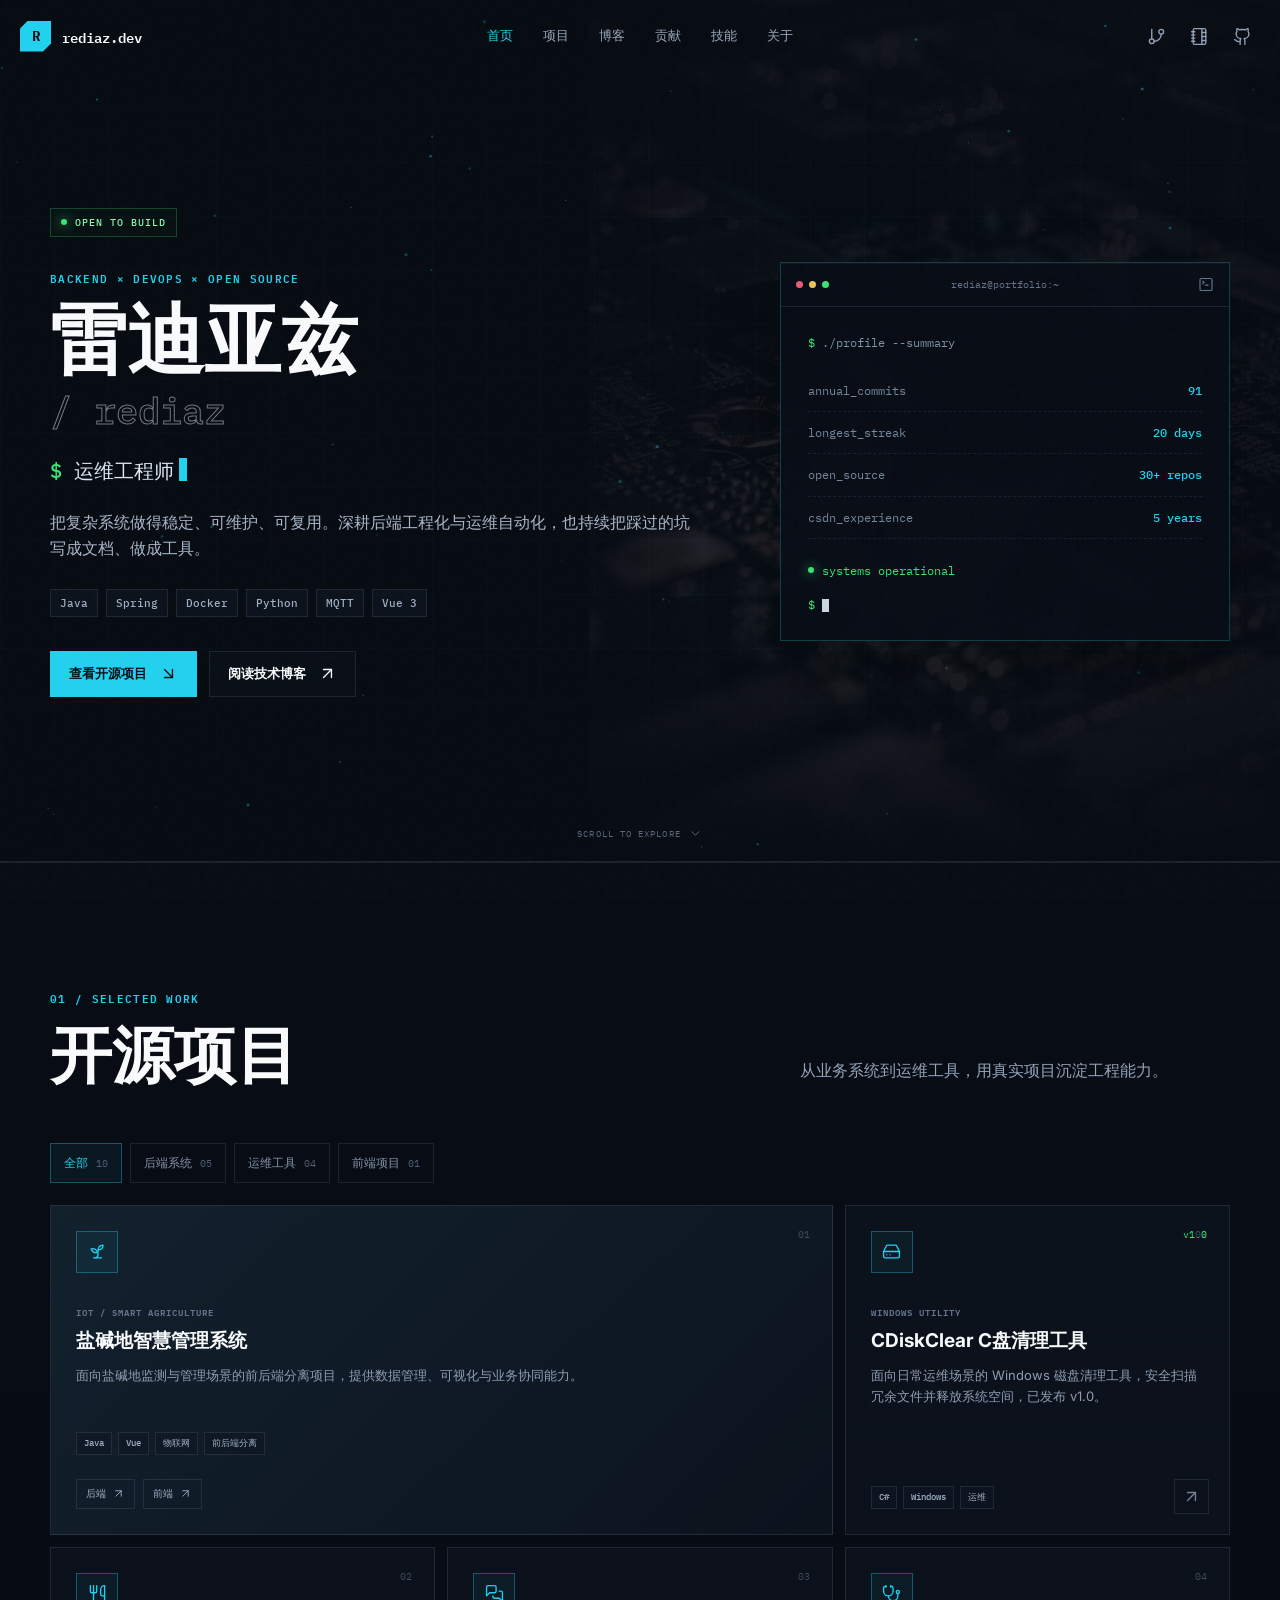
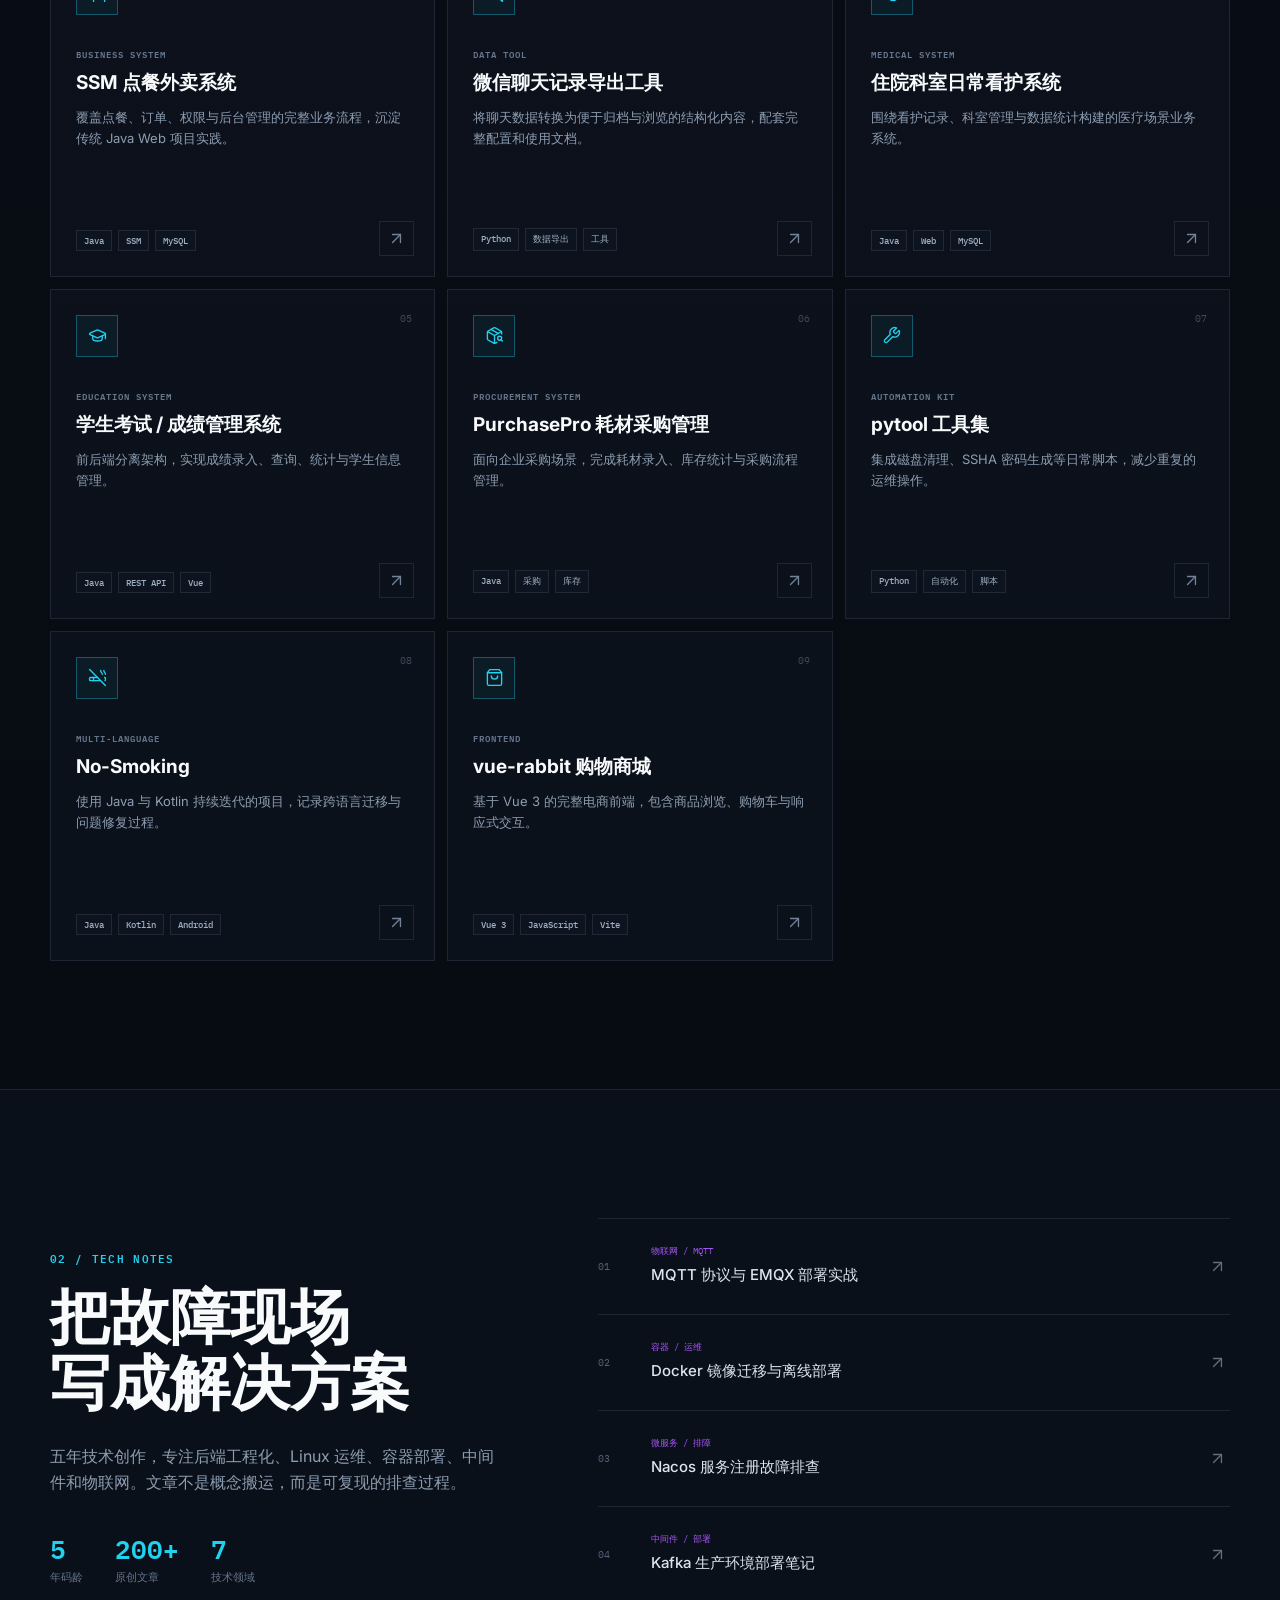
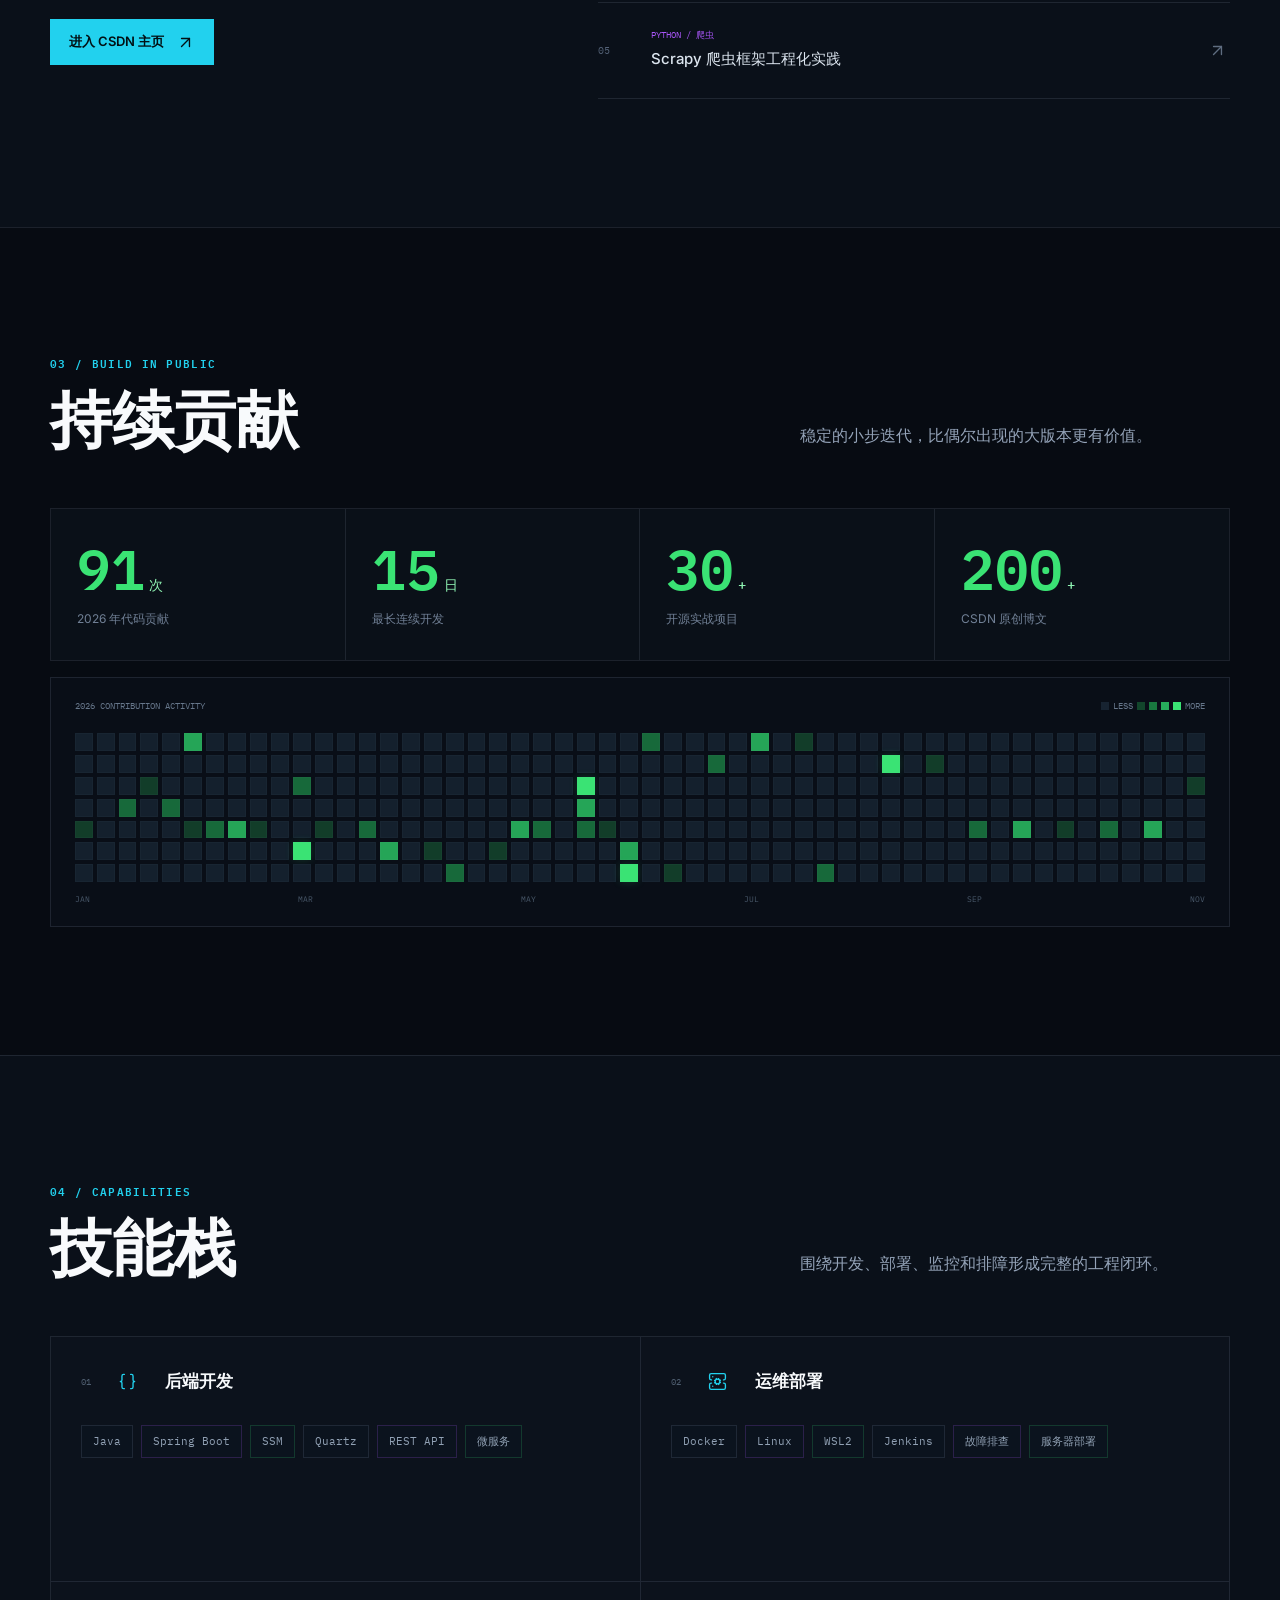
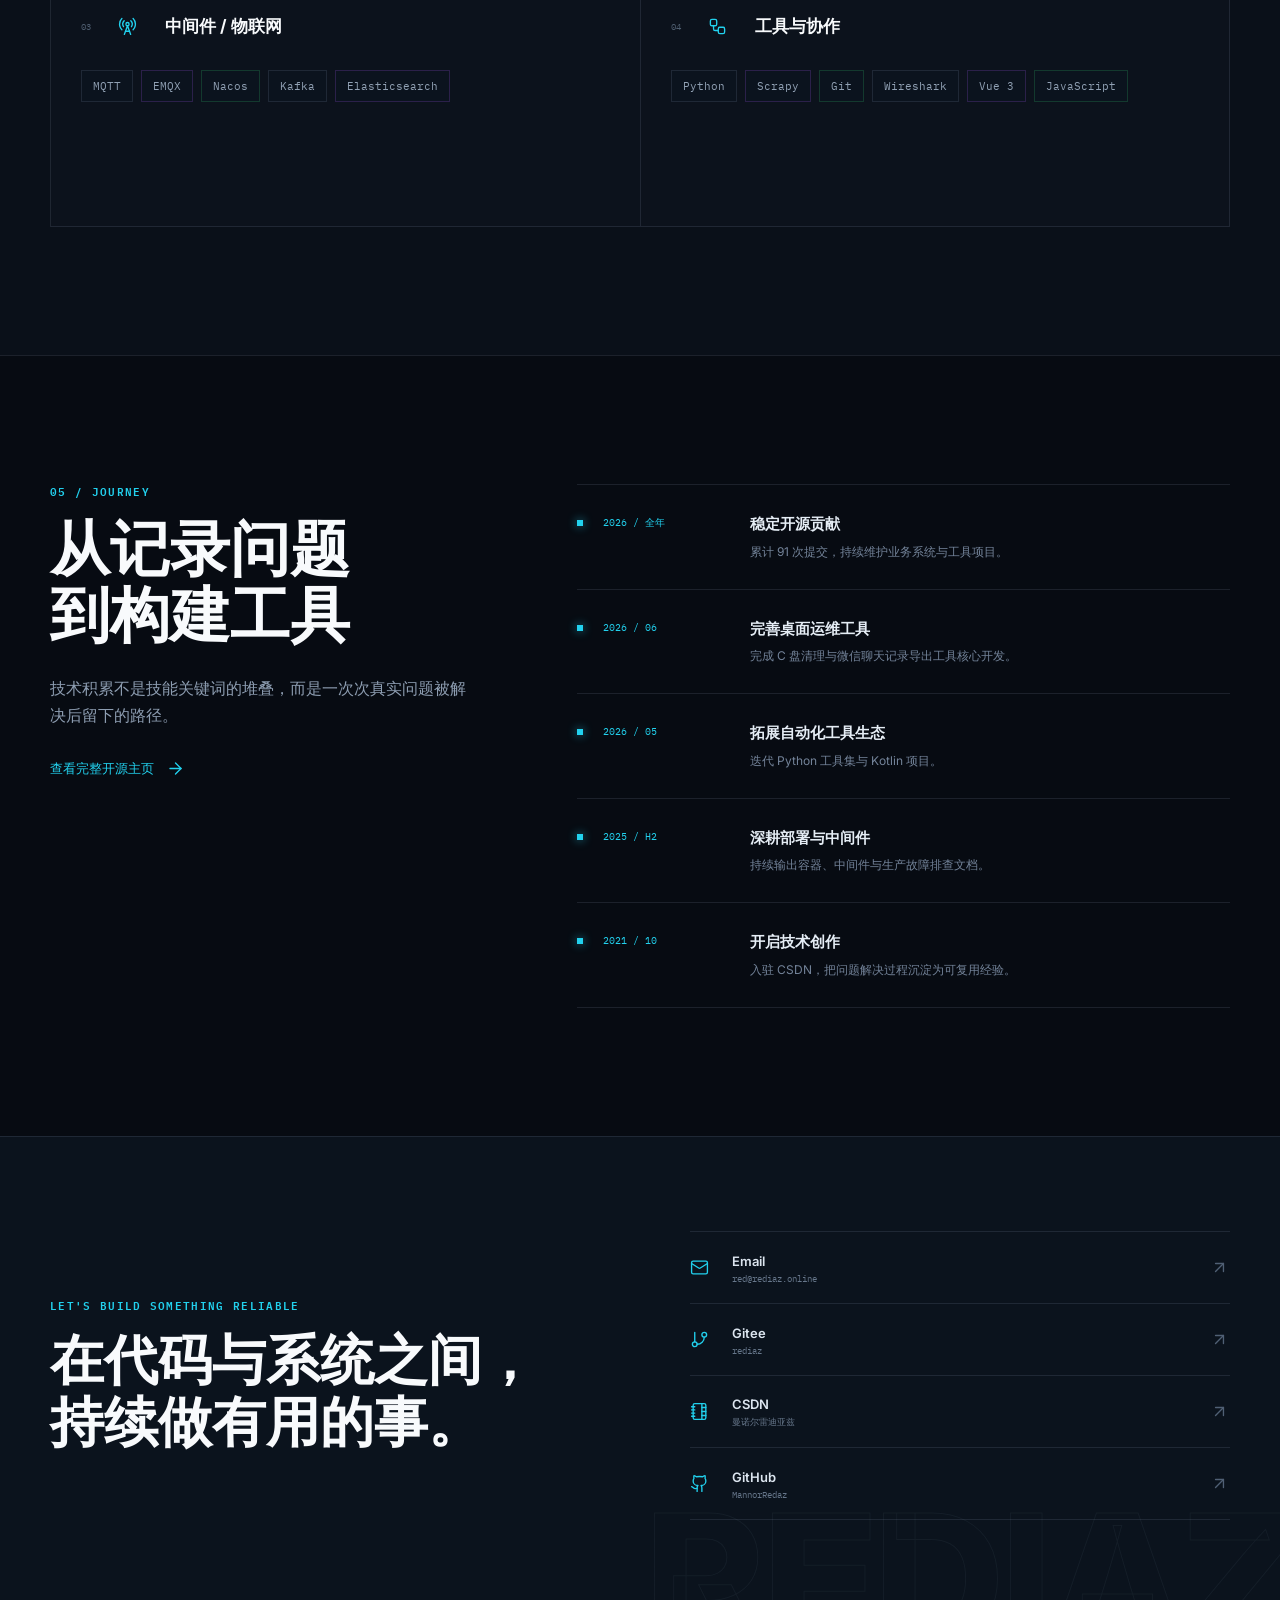
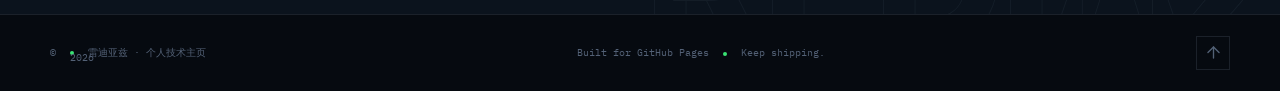
==== commit 516880f7: "feat(homepage): 添加邮箱联系方式并移除AI生成提示 - 在联系条区域新增邮箱联系方式 - 更新README中的联系方式列表，加入邮箱选项 - 移除方案文档末尾的AI生成内容提示信息" ====
--- a/index.html
+++ b/index.html
@@ -128,7 +128,7 @@
         <ol class="timeline reveal"><li><time>2026 / 全年</time><div><h3>稳定开源贡献</h3><p>累计 91 次提交，持续维护业务系统与工具项目。</p></div></li><li><time>2026 / 06</time><div><h3>完善桌面运维工具</h3><p>完成 C 盘清理与微信聊天记录导出工具核心开发。</p></div></li><li><time>2026 / 05</time><div><h3>拓展自动化工具生态</h3><p>迭代 Python 工具集与 Kotlin 项目。</p></div></li><li><time>2025 / H2</time><div><h3>深耕部署与中间件</h3><p>持续输出容器、中间件与生产故障排查文档。</p></div></li><li><time>2021 / 10</time><div><h3>开启技术创作</h3><p>入驻 CSDN，把问题解决过程沉淀为可复用经验。</p></div></li></ol></div>
     </section>
 
-    <section class="contact-strip"><div class="container reveal"><div><p class="eyebrow">LET'S BUILD SOMETHING RELIABLE</p><h2>在代码与系统之间，<br>持续做有用的事。</h2></div><div class="contact-links"><a href="https://gitee.com/rediaz" target="_blank" rel="noreferrer"><i data-lucide="git-branch"></i><span>Gitee<small>rediaz</small></span><i data-lucide="arrow-up-right"></i></a><a href="https://blog.csdn.net/m0_63144319" target="_blank" rel="noreferrer"><i data-lucide="notebook-tabs"></i><span>CSDN<small>曼诺尔雷迪亚兹</small></span><i data-lucide="arrow-up-right"></i></a><a href="https://github.com/MannorRedaz" target="_blank" rel="noreferrer"><i data-lucide="github"></i><span>GitHub<small>MannorRedaz</small></span><i data-lucide="arrow-up-right"></i></a></div></div></section>
+    <section class="contact-strip"><div class="container reveal"><div><p class="eyebrow">LET'S BUILD SOMETHING RELIABLE</p><h2>在代码与系统之间，<br>持续做有用的事。</h2></div><div class="contact-links"><a href="mailto:red@rediaz.online"><i data-lucide="mail"></i><span>Email<small>red@rediaz.online</small></span><i data-lucide="arrow-up-right"></i></a><a href="https://gitee.com/rediaz" target="_blank" rel="noreferrer"><i data-lucide="git-branch"></i><span>Gitee<small>rediaz</small></span><i data-lucide="arrow-up-right"></i></a><a href="https://blog.csdn.net/m0_63144319" target="_blank" rel="noreferrer"><i data-lucide="notebook-tabs"></i><span>CSDN<small>曼诺尔雷迪亚兹</small></span><i data-lucide="arrow-up-right"></i></a><a href="https://github.com/MannorRedaz" target="_blank" rel="noreferrer"><i data-lucide="github"></i><span>GitHub<small>MannorRedaz</small></span><i data-lucide="arrow-up-right"></i></a></div></div></section>
   </main>
 
   <footer><div class="container"><p>© <span id="year"></span> 雷迪亚兹 · 个人技术主页</p><p>Built for GitHub Pages <span></span> Keep shipping.</p><a href="#top" aria-label="返回顶部"><i data-lucide="arrow-up"></i></a></div></footer>
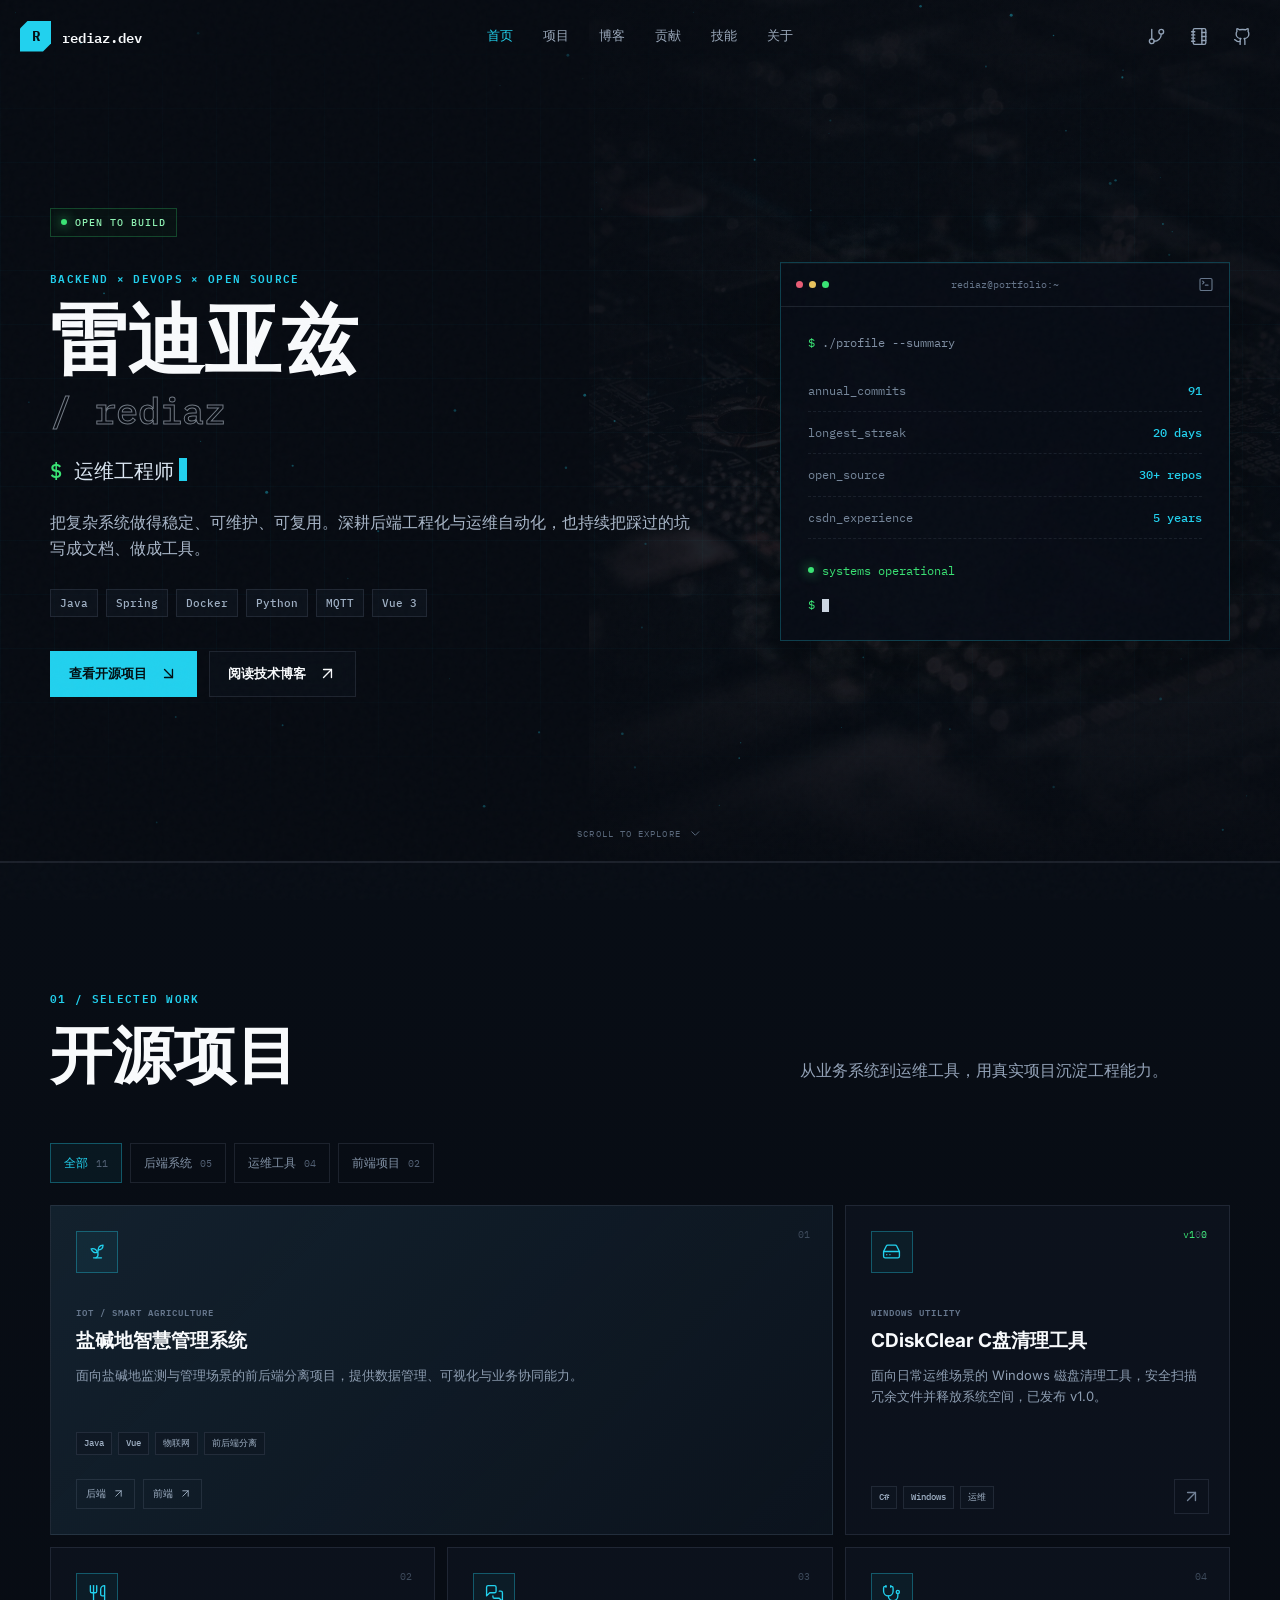
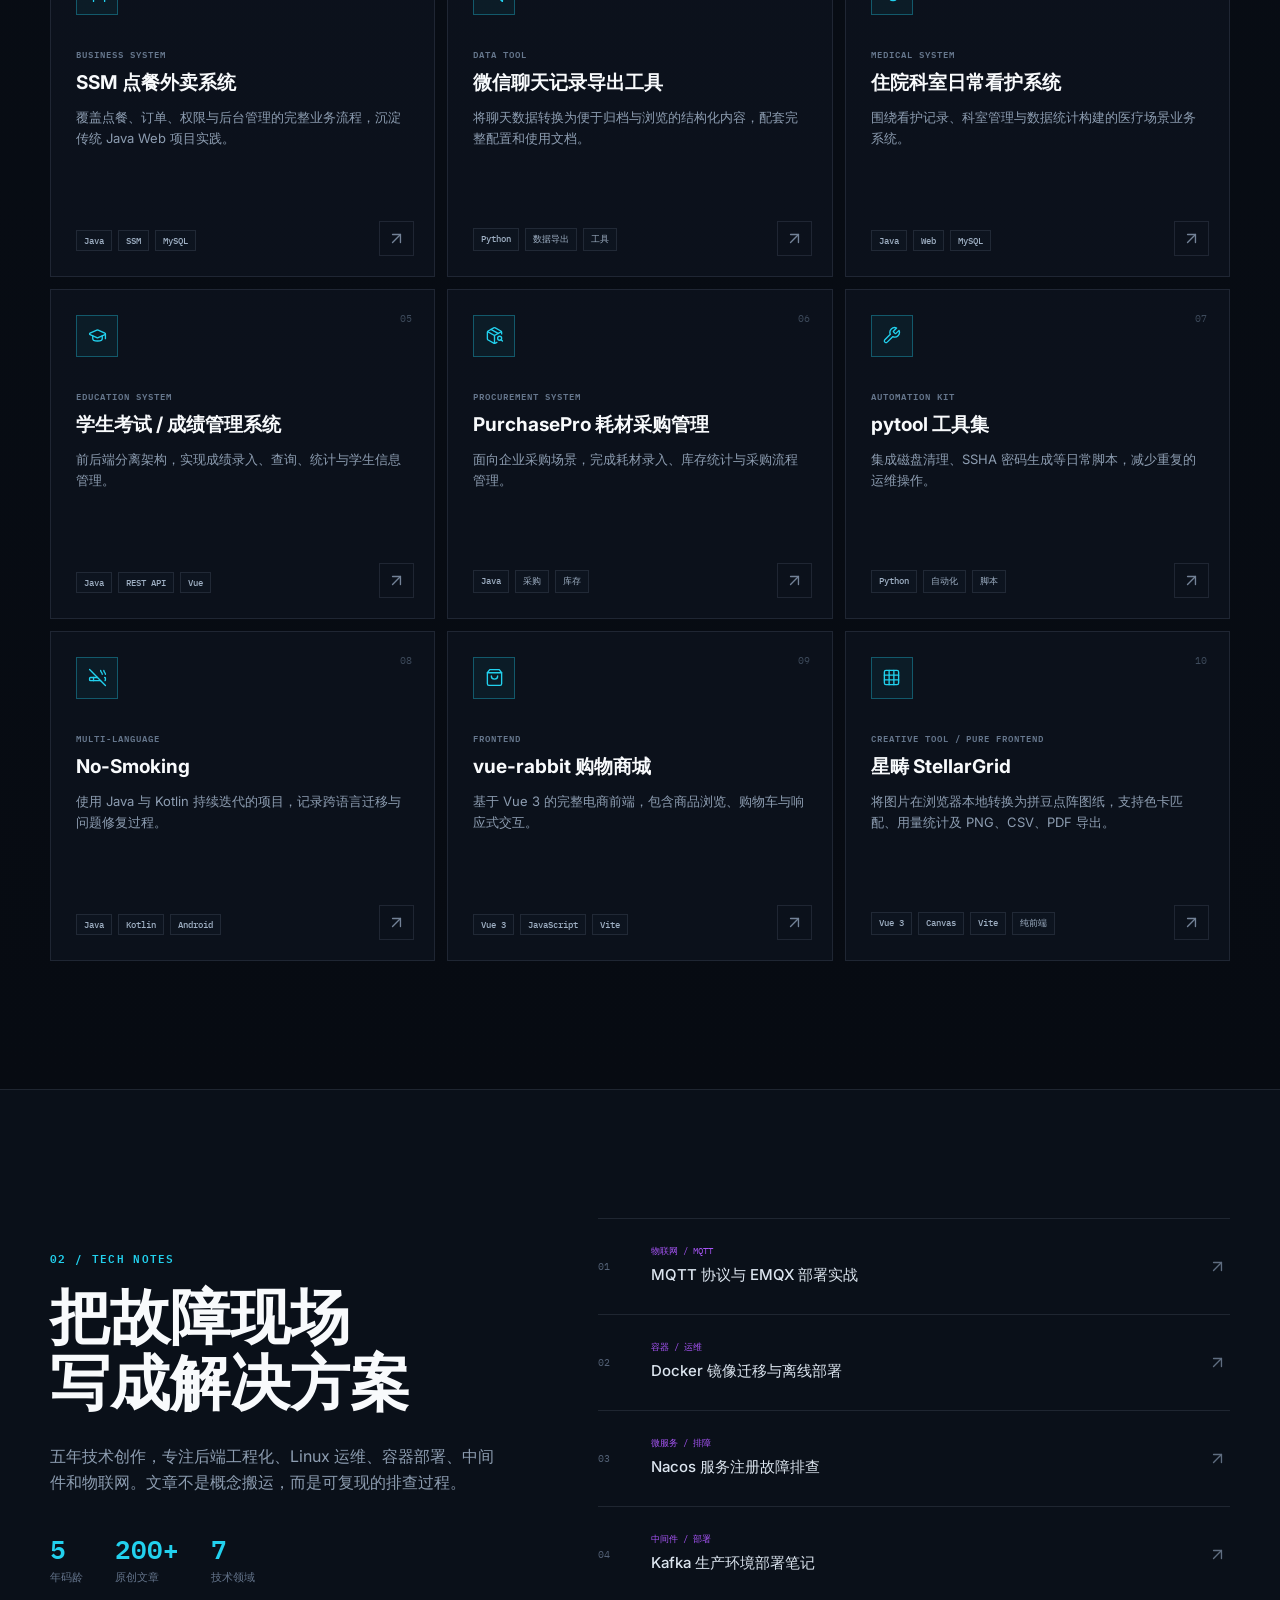
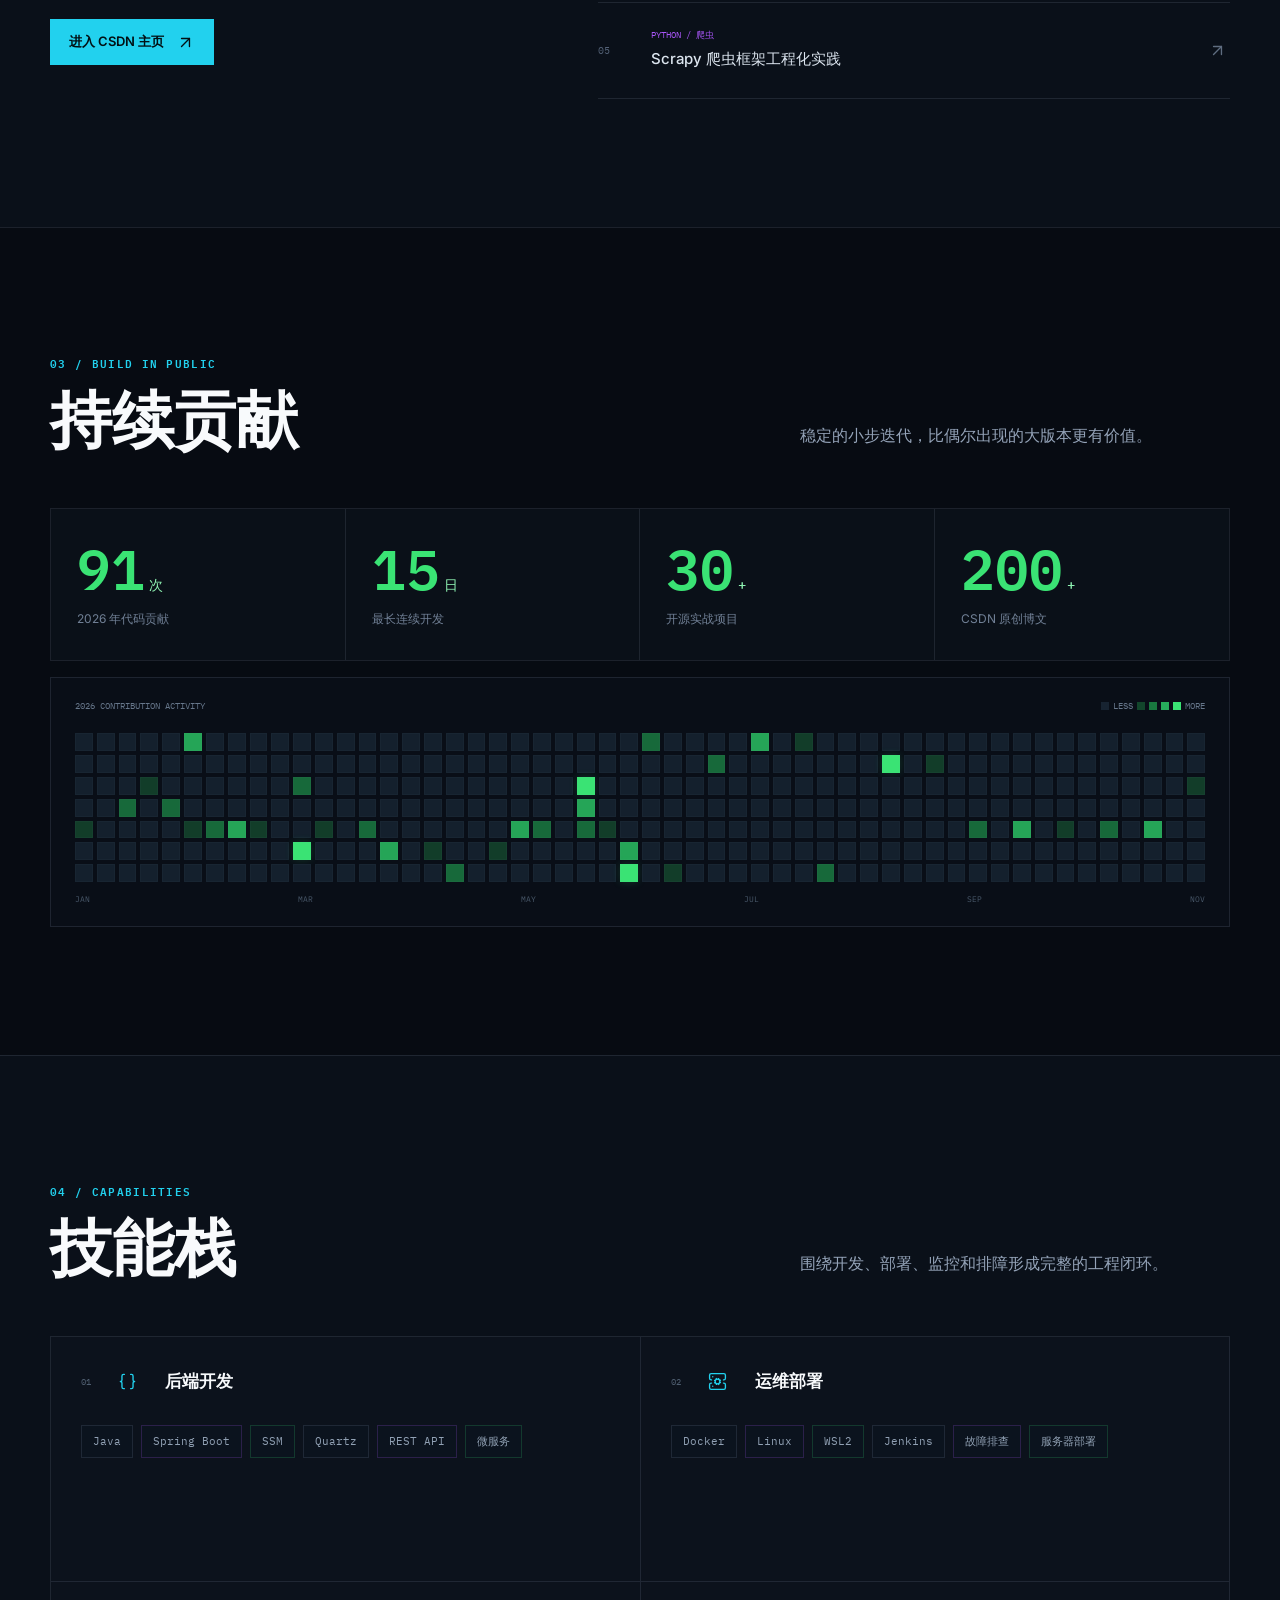
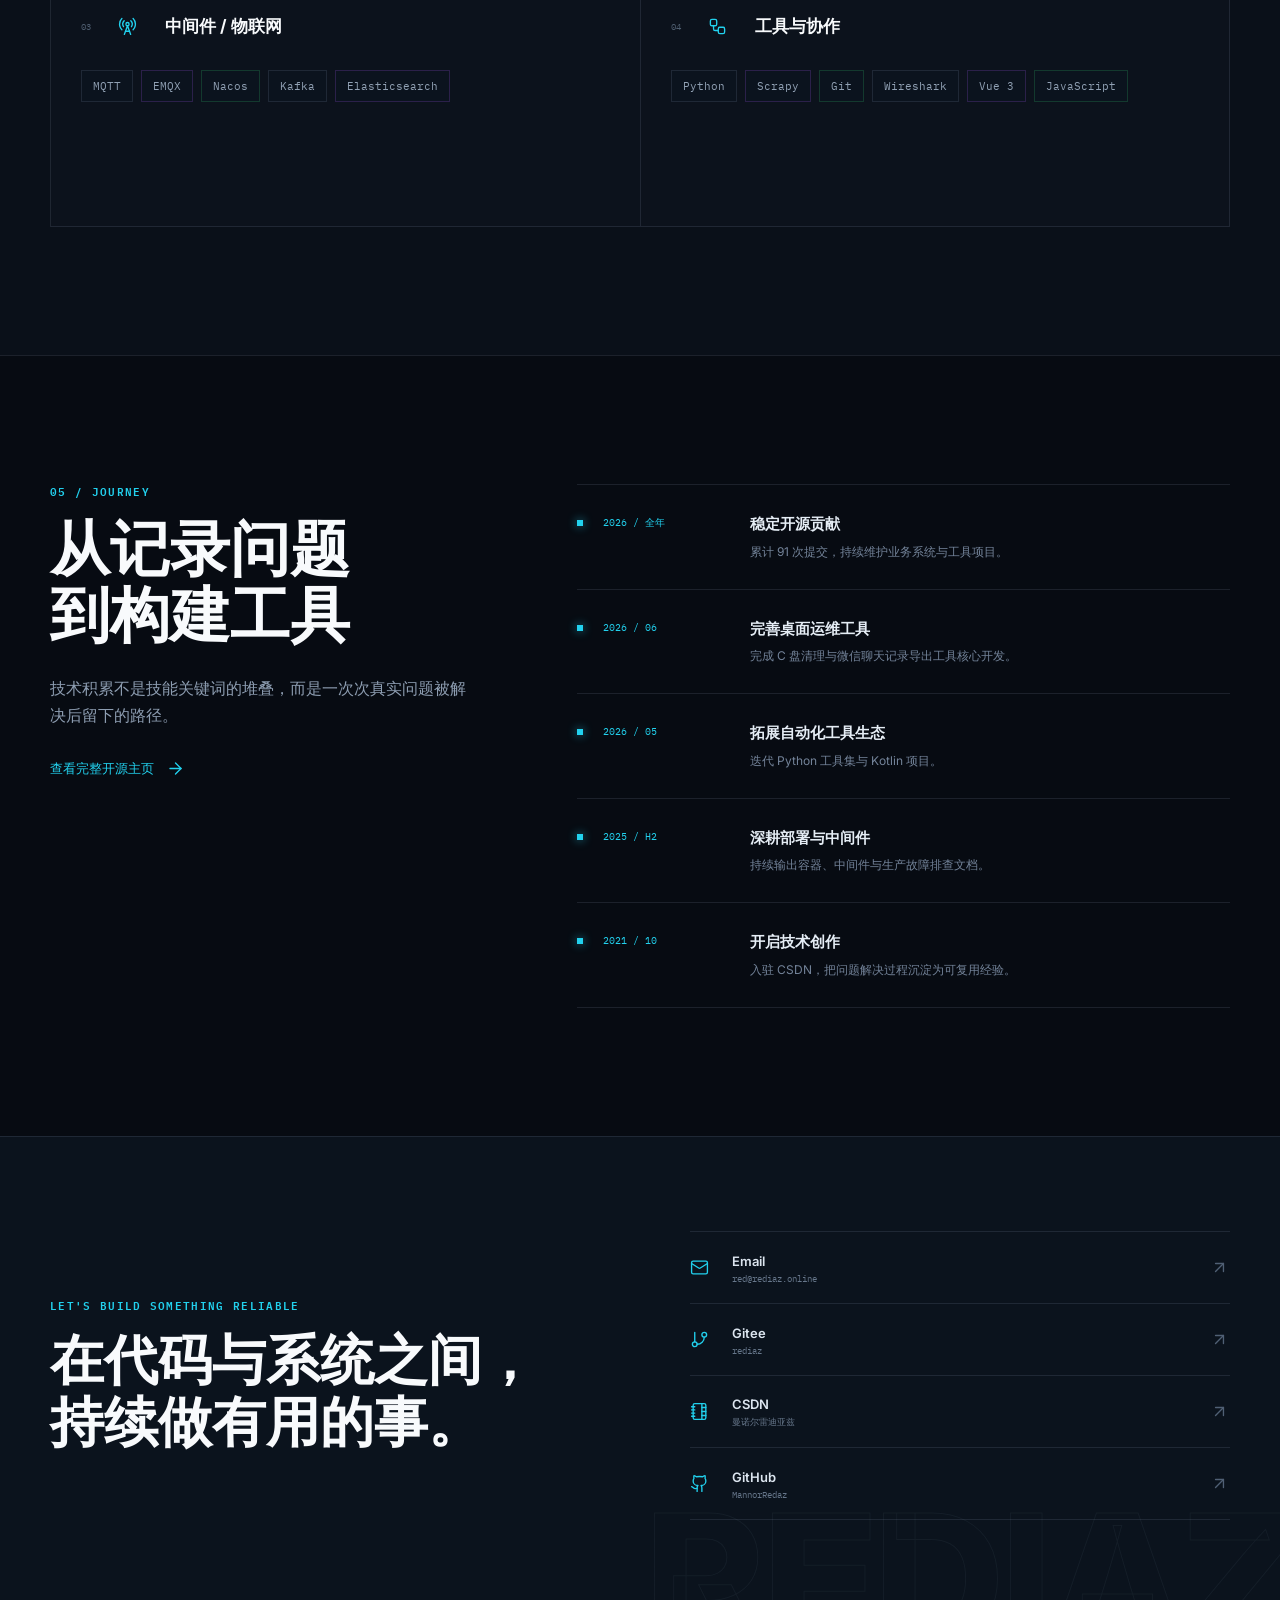
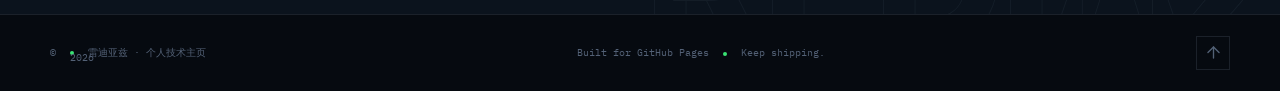
==== commit 3b99311d: "星畴 StellarGrid 网页上线" ====
--- a/index.html
+++ b/index.html
@@ -68,10 +68,10 @@
       <div class="container">
         <div class="section-heading reveal"><div><p class="eyebrow">01 / SELECTED WORK</p><h2>开源项目</h2></div><p>从业务系统到运维工具，用真实项目沉淀工程能力。</p></div>
         <div class="project-filters reveal" role="group" aria-label="项目分类">
-          <button class="filter active" type="button" data-filter="all">全部 <span>10</span></button>
+          <button class="filter active" type="button" data-filter="all">全部 <span>11</span></button>
           <button class="filter" type="button" data-filter="backend">后端系统 <span>05</span></button>
           <button class="filter" type="button" data-filter="tools">运维工具 <span>04</span></button>
-          <button class="filter" type="button" data-filter="frontend">前端项目 <span>01</span></button>
+          <button class="filter" type="button" data-filter="frontend">前端项目 <span>02</span></button>
         </div>
         <div class="project-grid">
           <article class="project-card featured project-saline reveal" data-category="backend">
@@ -88,6 +88,7 @@
           <article class="project-card reveal" data-category="tools"><div class="project-index">07</div><div class="project-icon"><i data-lucide="wrench"></i></div><p class="project-kind">AUTOMATION KIT</p><h3>pytool 工具集</h3><p>集成磁盘清理、SSHA 密码生成等日常脚本，减少重复的运维操作。</p><div class="tags"><span>Python</span><span>自动化</span><span>脚本</span></div><a href="https://gitee.com/rediaz/pytool" target="_blank" rel="noreferrer" aria-label="在 Gitee 查看项目"><i data-lucide="arrow-up-right"></i></a></article>
           <article class="project-card reveal" data-category="tools"><div class="project-index">08</div><div class="project-icon"><i data-lucide="cigarette-off"></i></div><p class="project-kind">MULTI-LANGUAGE</p><h3>No-Smoking</h3><p>使用 Java 与 Kotlin 持续迭代的项目，记录跨语言迁移与问题修复过程。</p><div class="tags"><span>Java</span><span>Kotlin</span><span>Android</span></div><a href="https://gitee.com/rediaz/no-smoking" target="_blank" rel="noreferrer" aria-label="在 Gitee 查看项目"><i data-lucide="arrow-up-right"></i></a></article>
           <article class="project-card reveal" data-category="frontend"><div class="project-index">09</div><div class="project-icon"><i data-lucide="shopping-bag"></i></div><p class="project-kind">FRONTEND</p><h3>vue-rabbit 购物商城</h3><p>基于 Vue 3 的完整电商前端，包含商品浏览、购物车与响应式交互。</p><div class="tags"><span>Vue 3</span><span>JavaScript</span><span>Vite</span></div><a href="https://gitee.com/rediaz/vue-rabbit" target="_blank" rel="noreferrer" aria-label="在 Gitee 查看项目"><i data-lucide="arrow-up-right"></i></a></article>
+          <article class="project-card reveal" data-category="frontend"><div class="project-index">10</div><div class="project-icon"><i data-lucide="grid-3x3"></i></div><p class="project-kind">CREATIVE TOOL / PURE FRONTEND</p><h3>星畴 StellarGrid</h3><p>将图片在浏览器本地转换为拼豆点阵图纸，支持色卡匹配、用量统计及 PNG、CSV、PDF 导出。</p><div class="tags"><span>Vue 3</span><span>Canvas</span><span>Vite</span><span>纯前端</span></div><a href="https://rediaz.online/StellarGrid/index.html" target="_blank" rel="noreferrer" aria-label="打开星畴 StellarGrid"><i data-lucide="arrow-up-right"></i></a></article>
         </div>
       </div>
     </section>
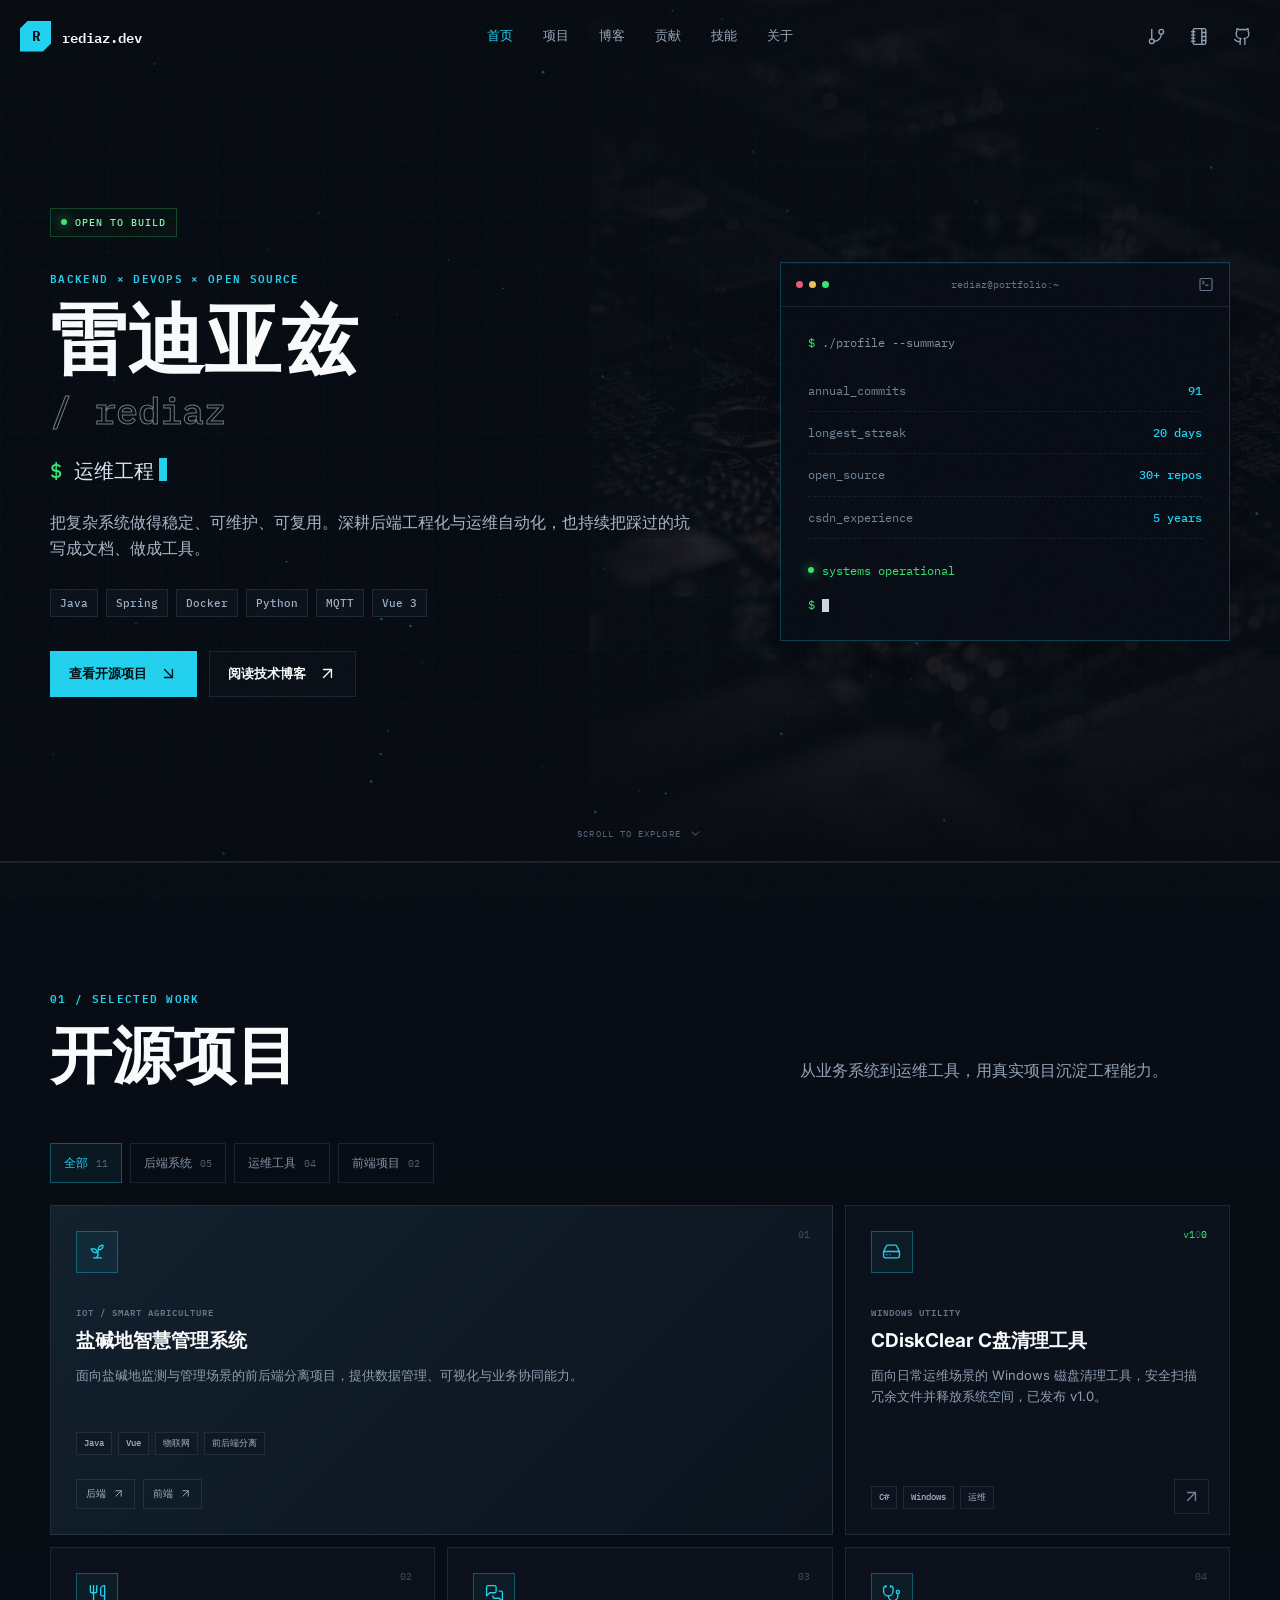
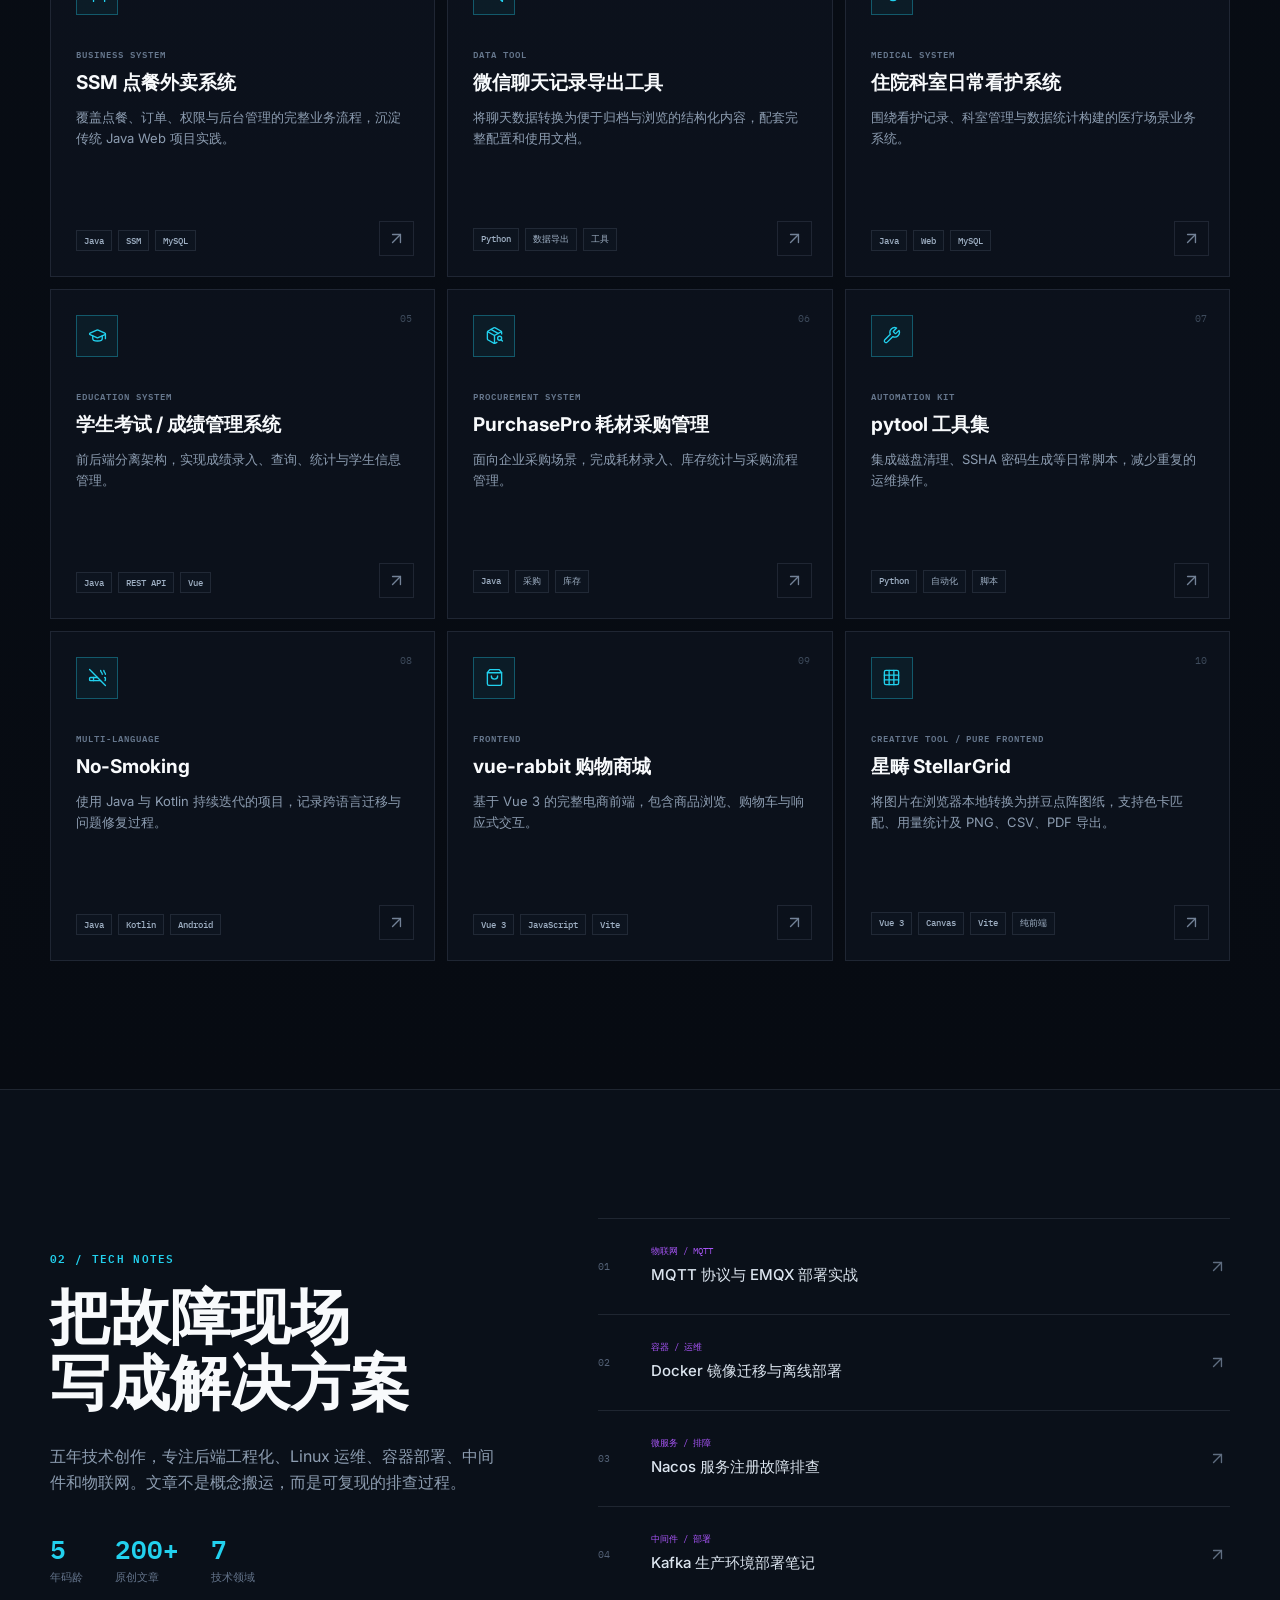
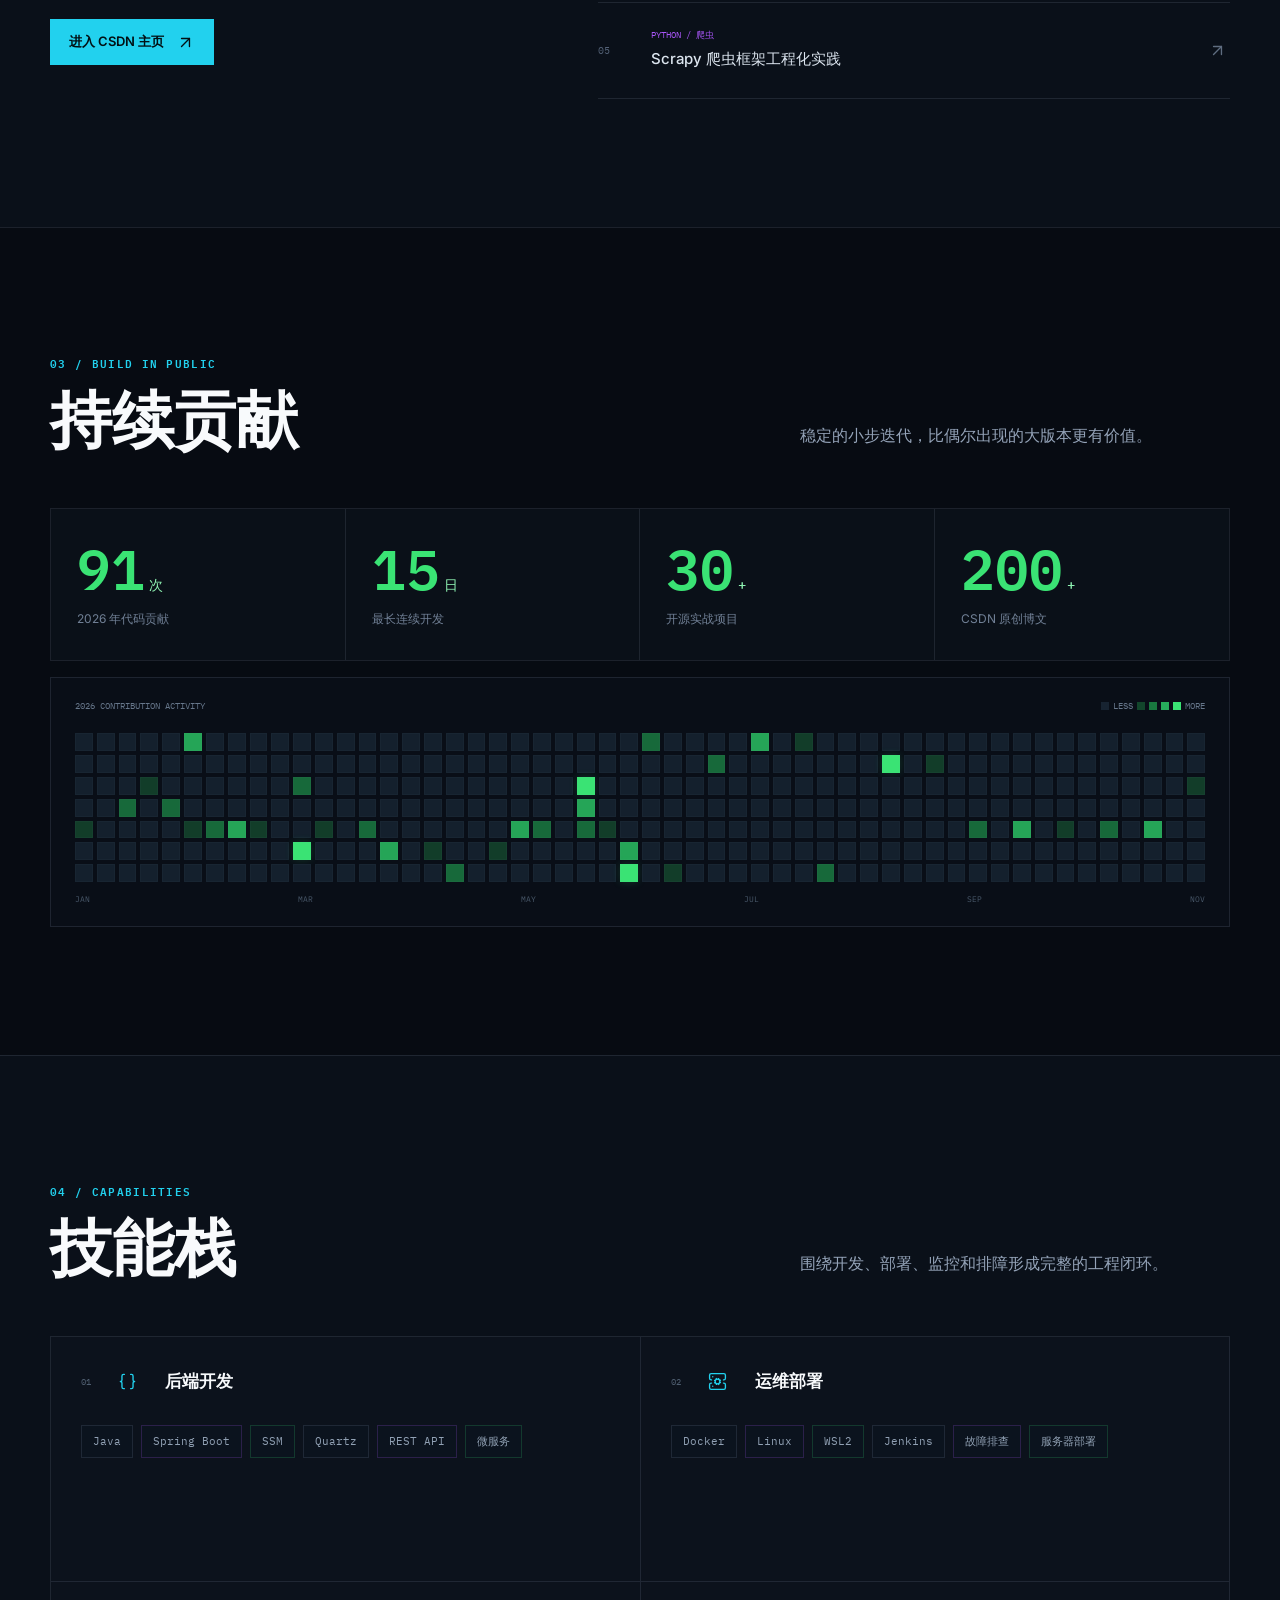
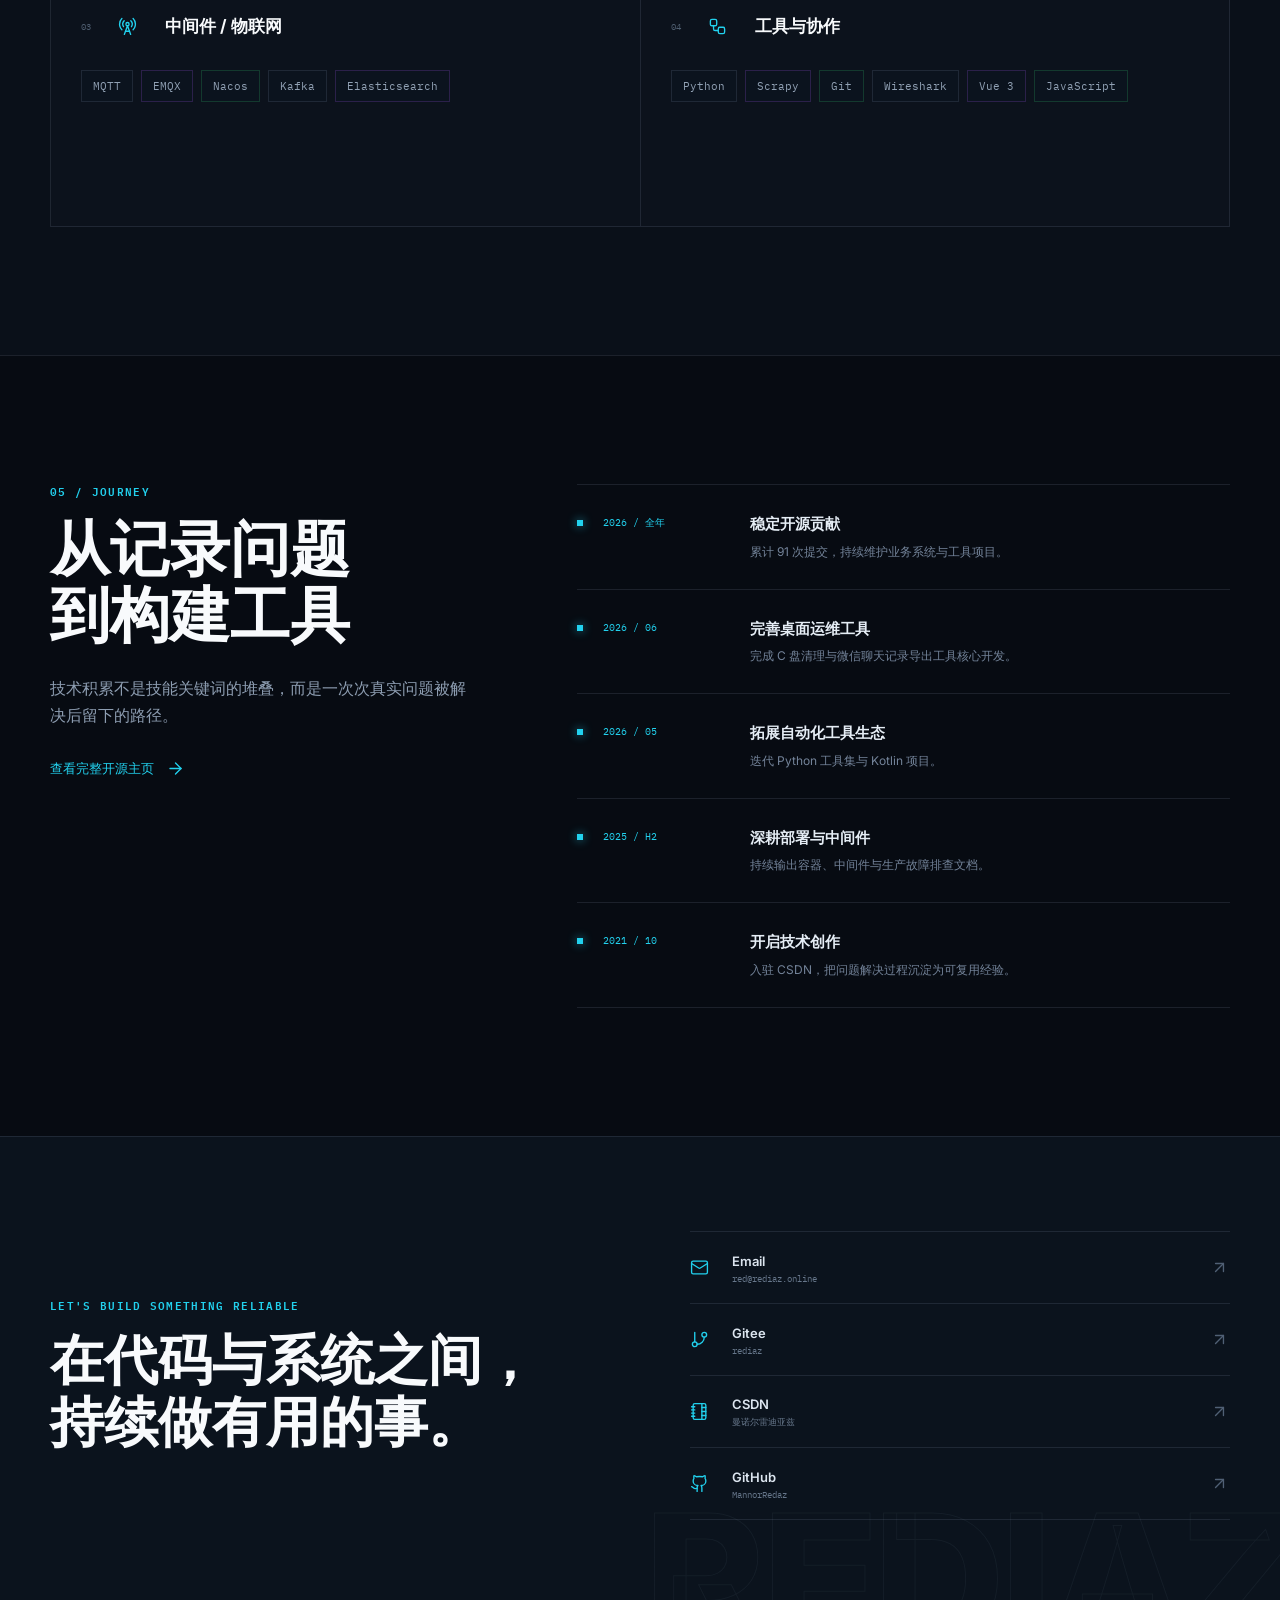
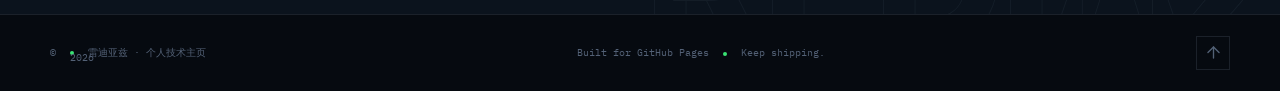
==== commit 0b4b9405: "fix(projects): 更新星畴 StellarGrid 项目链接 - 修复了星畴 StellarGrid 项目的访问地址 - 将链接从 https://rediaz.online/Stella" ====
--- a/index.html
+++ b/index.html
@@ -88,7 +88,7 @@
           <article class="project-card reveal" data-category="tools"><div class="project-index">07</div><div class="project-icon"><i data-lucide="wrench"></i></div><p class="project-kind">AUTOMATION KIT</p><h3>pytool 工具集</h3><p>集成磁盘清理、SSHA 密码生成等日常脚本，减少重复的运维操作。</p><div class="tags"><span>Python</span><span>自动化</span><span>脚本</span></div><a href="https://gitee.com/rediaz/pytool" target="_blank" rel="noreferrer" aria-label="在 Gitee 查看项目"><i data-lucide="arrow-up-right"></i></a></article>
           <article class="project-card reveal" data-category="tools"><div class="project-index">08</div><div class="project-icon"><i data-lucide="cigarette-off"></i></div><p class="project-kind">MULTI-LANGUAGE</p><h3>No-Smoking</h3><p>使用 Java 与 Kotlin 持续迭代的项目，记录跨语言迁移与问题修复过程。</p><div class="tags"><span>Java</span><span>Kotlin</span><span>Android</span></div><a href="https://gitee.com/rediaz/no-smoking" target="_blank" rel="noreferrer" aria-label="在 Gitee 查看项目"><i data-lucide="arrow-up-right"></i></a></article>
           <article class="project-card reveal" data-category="frontend"><div class="project-index">09</div><div class="project-icon"><i data-lucide="shopping-bag"></i></div><p class="project-kind">FRONTEND</p><h3>vue-rabbit 购物商城</h3><p>基于 Vue 3 的完整电商前端，包含商品浏览、购物车与响应式交互。</p><div class="tags"><span>Vue 3</span><span>JavaScript</span><span>Vite</span></div><a href="https://gitee.com/rediaz/vue-rabbit" target="_blank" rel="noreferrer" aria-label="在 Gitee 查看项目"><i data-lucide="arrow-up-right"></i></a></article>
-          <article class="project-card reveal" data-category="frontend"><div class="project-index">10</div><div class="project-icon"><i data-lucide="grid-3x3"></i></div><p class="project-kind">CREATIVE TOOL / PURE FRONTEND</p><h3>星畴 StellarGrid</h3><p>将图片在浏览器本地转换为拼豆点阵图纸，支持色卡匹配、用量统计及 PNG、CSV、PDF 导出。</p><div class="tags"><span>Vue 3</span><span>Canvas</span><span>Vite</span><span>纯前端</span></div><a href="https://rediaz.online/StellarGrid/index.html" target="_blank" rel="noreferrer" aria-label="打开星畴 StellarGrid"><i data-lucide="arrow-up-right"></i></a></article>
+          <article class="project-card reveal" data-category="frontend"><div class="project-index">10</div><div class="project-icon"><i data-lucide="grid-3x3"></i></div><p class="project-kind">CREATIVE TOOL / PURE FRONTEND</p><h3>星畴 StellarGrid</h3><p>将图片在浏览器本地转换为拼豆点阵图纸，支持色卡匹配、用量统计及 PNG、CSV、PDF 导出。</p><div class="tags"><span>Vue 3</span><span>Canvas</span><span>Vite</span><span>纯前端</span></div><a href="https://rediaz.online/assets/StellarGrid/index.html" target="_blank" rel="noreferrer" aria-label="打开星畴 StellarGrid"><i data-lucide="arrow-up-right"></i></a></article>
         </div>
       </div>
     </section>
